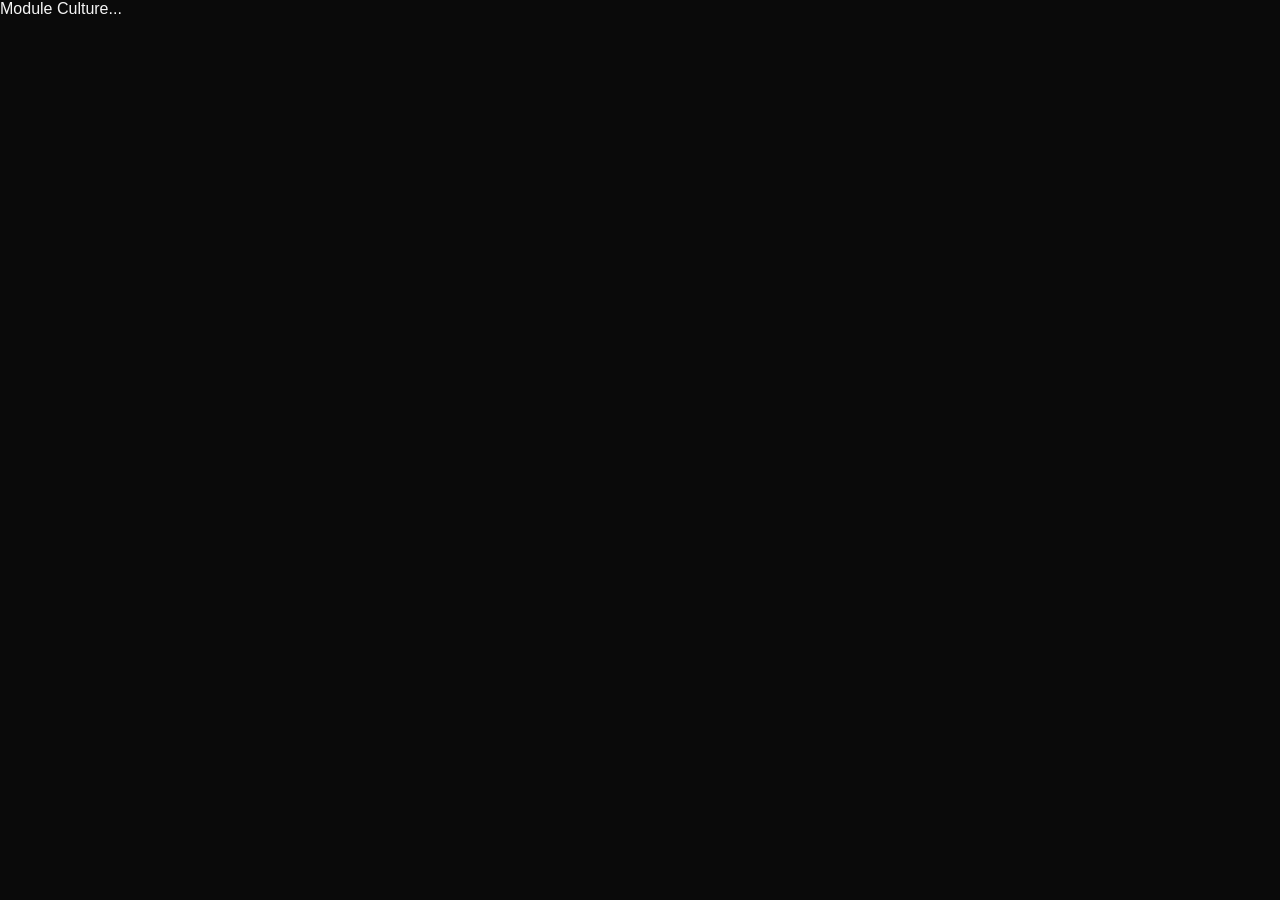
==== pages/culture.html @ 59c07057 "🏗️ Initial project structure — OrAgri platform" ====
<!DOCTYPE html>
<html lang="fr">
<head>
  <meta charset="UTF-8" />
  <meta name="viewport" content="width=device-width, initial-scale=1.0" />
  <title>OrAgri — Culture</title>
  <link rel="stylesheet" href="../assets/css/style.css" />
</head>
<body>
  <!-- Module Culture — remplacer par votre fichier final -->
  <div id="app">
    <p>Module Culture...</p>
  </div>
  <script src="../assets/js/app.js"></script>
</body>
</html>
---- assets/css/style.css ----
/* OrAgri — Styles globaux */
/* Palette : noir, blanc, rose */

:root {
  --color-bg: #0a0a0a;
  --color-surface: #1a1a1a;
  --color-primary: #e75480;
  --color-text: #f5f5f5;
  --color-muted: #888888;
  --font-main: 'Inter', 'Helvetica Neue', Arial, sans-serif;
}

* {
  margin: 0;
  padding: 0;
  box-sizing: border-box;
}

body {
  background-color: var(--color-bg);
  color: var(--color-text);
  font-family: var(--font-main);
  min-height: 100vh;
}

/* RTL support */
[dir="rtl"] {
  text-align: right;
}
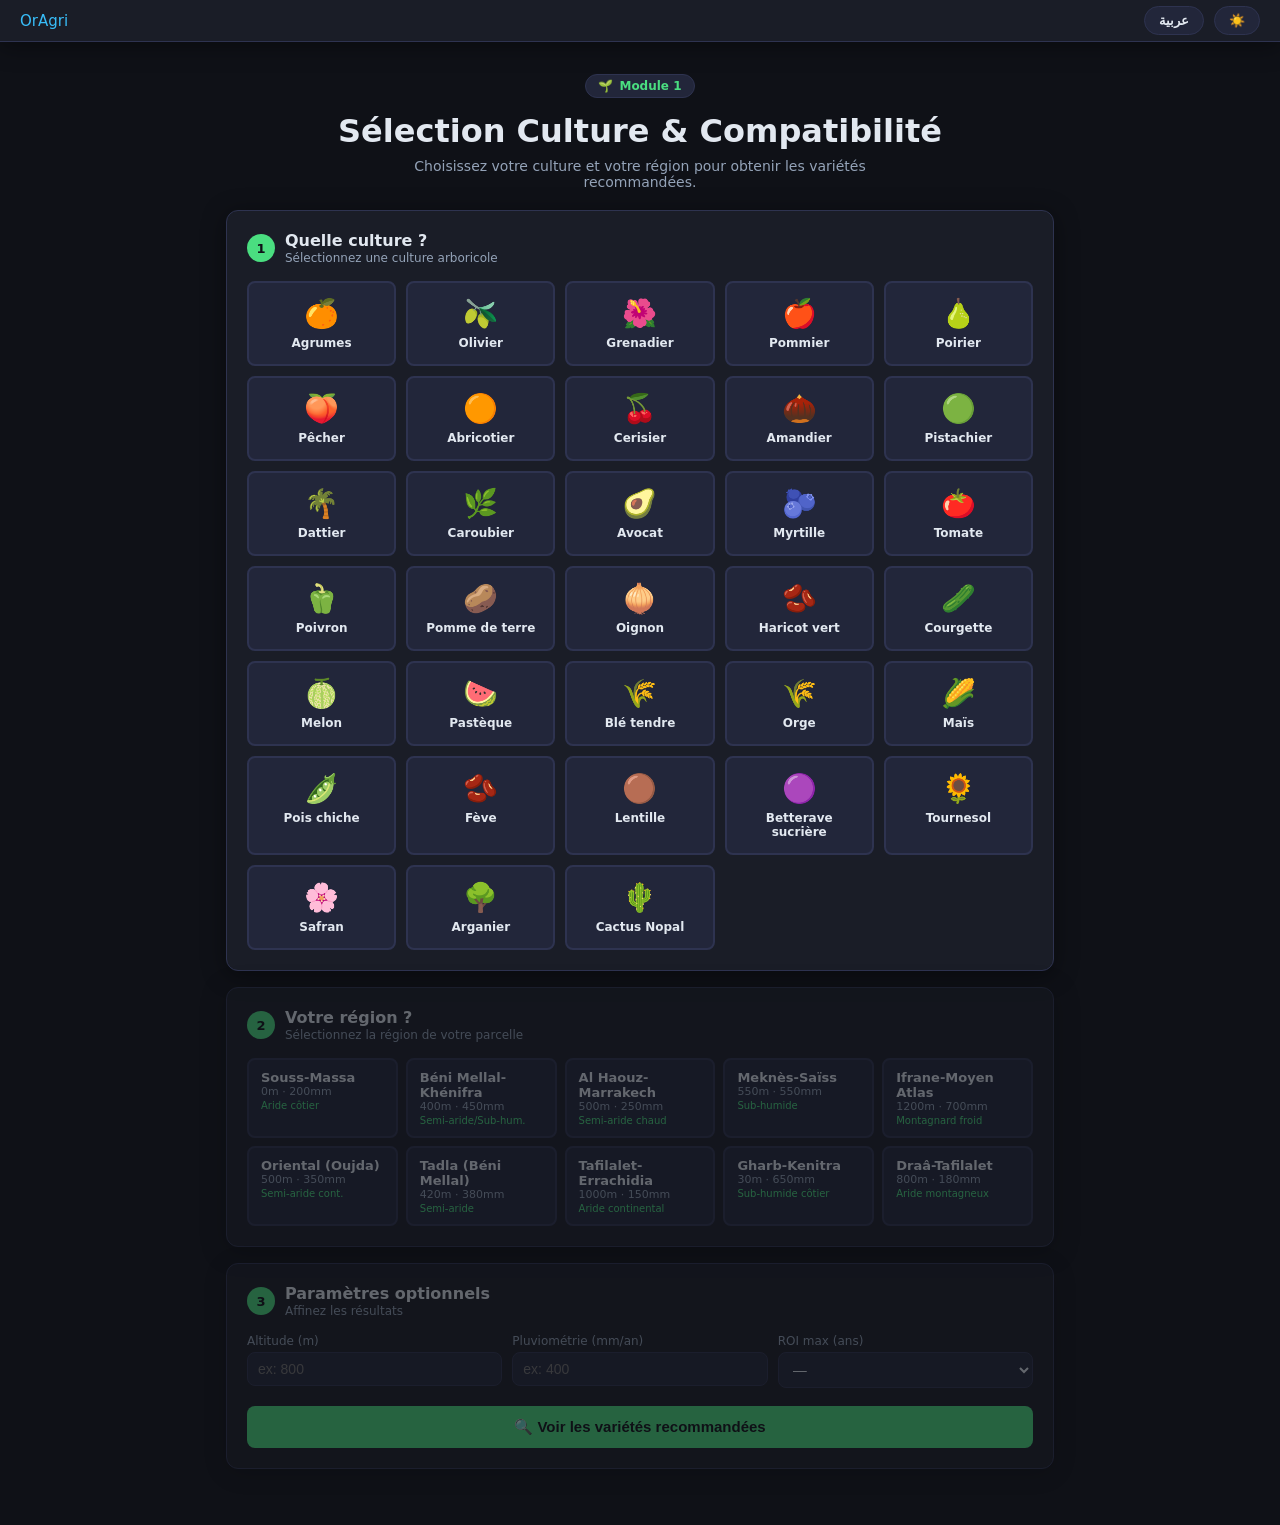
==== commit 7b45e9cc: "Update culture.html" ====
--- a/pages/culture.html
+++ b/pages/culture.html
@@ -1,16 +1,863 @@
 <!DOCTYPE html>
-<html lang="fr">
+<html lang="fr" dir="ltr">
 <head>
-  <meta charset="UTF-8" />
-  <meta name="viewport" content="width=device-width, initial-scale=1.0" />
-  <title>OrAgri — Culture</title>
-  <link rel="stylesheet" href="../assets/css/style.css" />
+<meta charset="UTF-8">
+<meta name="viewport" content="width=device-width, initial-scale=1.0">
+<title>OrAgri — Module 1 : Sélection Culture</title>
+<style>
+  :root {
+    --bg: #0f1117;
+    --surface: #1a1d27;
+    --surface2: #22263a;
+    --border: #2e3350;
+    --accent: #4ade80;
+    --accent2: #38bdf8;
+    --warn: #fbbf24;
+    --danger: #f87171;
+    --text: #e2e8f0;
+    --text2: #94a3b8;
+    --radius: 12px;
+    --radius-sm: 8px;
+    --shadow: 0 4px 24px rgba(0,0,0,0.4);
+  }
+  [data-theme="light"] {
+    --bg: #f1f5f9;
+    --surface: #ffffff;
+    --surface2: #f8fafc;
+    --border: #e2e8f0;
+    --text: #0f172a;
+    --text2: #64748b;
+    --shadow: 0 4px 24px rgba(0,0,0,0.08);
+  }
+  * { box-sizing: border-box; margin: 0; padding: 0; }
+  body {
+    background: var(--bg);
+    color: var(--text);
+    font-family: 'Segoe UI', system-ui, sans-serif;
+    font-size: 15px;
+    min-height: 100vh;
+    transition: background 0.3s, color 0.3s;
+  }
+  body[dir="rtl"] { font-family: 'Segoe UI', 'Noto Sans Arabic', system-ui, sans-serif; }
+
+  .topbar {
+    display: flex;
+    align-items: center;
+    justify-content: space-between;
+    padding: 6px 20px;
+    background: var(--surface);
+    border-bottom: 1px solid var(--border);
+    position: sticky; top: 0; z-index: 100;
+    box-shadow: var(--shadow);
+  }
+  .logo { display: flex; align-items: center; }
+  .logo span { color: var(--accent2); }
+  .topbar-right { display: flex; gap: 10px; align-items: center; }
+  .btn-toggle {
+    background: var(--surface2);
+    border: 1px solid var(--border);
+    color: var(--text);
+    padding: 6px 14px;
+    border-radius: 20px;
+    cursor: pointer;
+    font-size: 13px;
+    font-weight: 600;
+    transition: all 0.2s;
+  }
+  .btn-toggle:hover { background: var(--border); }
+  .btn-toggle.active { background: var(--accent); color: #0f1117; border-color: var(--accent); }
+
+  .hero { padding: 32px 20px 20px; text-align: center; }
+  .hero h1 { font-size: clamp(22px,5vw,32px); font-weight: 800; margin-bottom: 8px; }
+  .hero p { color: var(--text2); font-size: 14px; max-width: 500px; margin: 0 auto; }
+  .module-badge {
+    display: inline-flex; align-items: center; gap: 6px;
+    background: var(--surface2);
+    border: 1px solid var(--border);
+    border-radius: 20px;
+    padding: 4px 12px;
+    font-size: 12px;
+    color: var(--accent);
+    font-weight: 600;
+    margin-bottom: 14px;
+  }
+
+  .main { padding: 0 16px 40px; max-width: 860px; margin: 0 auto; }
+
+  .step-card {
+    background: var(--surface);
+    border: 1px solid var(--border);
+    border-radius: var(--radius);
+    padding: 20px;
+    margin-bottom: 16px;
+    box-shadow: var(--shadow);
+  }
+  .step-header { display: flex; align-items: center; gap: 10px; margin-bottom: 16px; }
+  .step-num {
+    width: 28px; height: 28px;
+    border-radius: 50%;
+    background: var(--accent);
+    color: #0f1117;
+    font-weight: 800; font-size: 13px;
+    display: flex; align-items: center; justify-content: center;
+    flex-shrink: 0;
+  }
+  .step-num.done { background: var(--accent2); }
+  .step-title { font-weight: 700; font-size: 16px; }
+  .step-sub { font-size: 12px; color: var(--text2); margin-top: 1px; }
+
+  .culture-grid {
+    display: grid;
+    grid-template-columns: repeat(auto-fill, minmax(130px,1fr));
+    gap: 10px;
+  }
+  .culture-btn {
+    background: var(--surface2);
+    border: 2px solid var(--border);
+    border-radius: var(--radius-sm);
+    padding: 14px 10px;
+    text-align: center;
+    cursor: pointer;
+    transition: all 0.2s;
+    color: var(--text);
+  }
+  .culture-btn:hover { border-color: var(--accent2); background: var(--surface); }
+  .culture-btn.selected { border-color: var(--accent); background: rgba(74,222,128,0.08); }
+  .culture-btn .icon { font-size: 28px; margin-bottom: 6px; }
+  .culture-btn .name { font-size: 12px; font-weight: 700; }
+
+  .region-grid {
+    display: grid;
+    grid-template-columns: repeat(auto-fill, minmax(150px,1fr));
+    gap: 8px;
+  }
+  .region-btn {
+    background: var(--surface2);
+    border: 2px solid var(--border);
+    border-radius: var(--radius-sm);
+    padding: 10px 12px;
+    cursor: pointer;
+    transition: all 0.2s;
+    color: var(--text);
+    text-align: start;
+  }
+  .region-btn:hover { border-color: var(--accent2); }
+  .region-btn.selected { border-color: var(--accent2); background: rgba(56,189,248,0.08); }
+  .region-btn .r-name { font-size: 13px; font-weight: 700; }
+  .region-btn .r-alt { font-size: 11px; color: var(--text2); }
+  .region-btn .r-clim { font-size: 10px; color: var(--accent); margin-top: 2px; }
+
+  #results { display: none; }
+  .results-header {
+    display: flex; align-items: center; justify-content: space-between;
+    margin-bottom: 14px; flex-wrap: wrap; gap: 8px;
+  }
+  .results-title { font-size: 18px; font-weight: 800; }
+  .results-count {
+    background: var(--accent);
+    color: #0f1117;
+    padding: 3px 10px;
+    border-radius: 20px;
+    font-size: 12px;
+    font-weight: 700;
+  }
+  .variety-card {
+    background: var(--surface);
+    border: 1px solid var(--border);
+    border-radius: var(--radius);
+    padding: 16px;
+    margin-bottom: 12px;
+    box-shadow: var(--shadow);
+    cursor: pointer;
+    transition: border-color 0.2s;
+  }
+  .variety-card:hover { border-color: var(--accent2); }
+  .variety-card.expanded { border-color: var(--accent); }
+  .vc-head { display: flex; align-items: flex-start; justify-content: space-between; gap: 10px; }
+  .vc-name { font-size: 16px; font-weight: 800; }
+  .vc-ar { font-size: 13px; color: var(--text2); margin-top: 2px; }
+  .vc-tags { display: flex; flex-wrap: wrap; gap: 5px; margin-top: 8px; }
+  .tag {
+    display: inline-flex; align-items: center; gap: 4px;
+    padding: 3px 9px; border-radius: 20px;
+    font-size: 11px; font-weight: 600;
+  }
+  .tag-green { background: rgba(74,222,128,0.15); color: var(--accent); border: 1px solid rgba(74,222,128,0.3); }
+  .tag-blue  { background: rgba(56,189,248,0.15); color: var(--accent2); border: 1px solid rgba(56,189,248,0.3); }
+  .tag-warn  { background: rgba(251,191,36,0.15);  color: var(--warn);   border: 1px solid rgba(251,191,36,0.3); }
+  .tag-danger{ background: rgba(248,113,113,0.15); color: var(--danger); border: 1px solid rgba(248,113,113,0.3); }
+
+  .vc-roi { font-size: 20px; font-weight: 900; color: var(--accent); white-space: nowrap; }
+  .vc-roi-label { font-size: 10px; color: var(--text2); text-align: end; }
+
+  .vc-detail {
+    display: none;
+    margin-top: 14px;
+    padding-top: 14px;
+    border-top: 1px solid var(--border);
+  }
+  .variety-card.expanded .vc-detail { display: block; }
+  .detail-grid {
+    display: grid;
+    grid-template-columns: 1fr 1fr;
+    gap: 8px;
+  }
+  @media(min-width:600px){ .detail-grid { grid-template-columns: repeat(3,1fr); } }
+  .dg-item { background: var(--surface2); border-radius: var(--radius-sm); padding: 10px; }
+  .dg-label { font-size: 10px; color: var(--text2); margin-bottom: 3px; text-transform: uppercase; letter-spacing: 0.5px; }
+  .dg-value { font-size: 14px; font-weight: 700; }
+  .dg-value.green { color: var(--accent); }
+  .dg-value.blue  { color: var(--accent2); }
+  .section-label { font-size: 11px; font-weight: 700; color: var(--text2); text-transform: uppercase; letter-spacing: 0.8px; margin: 14px 0 6px; }
+
+  .compat-bar-wrap { margin-top: 6px; }
+  .compat-bar {
+    height: 6px; border-radius: 3px;
+    background: var(--border);
+    overflow: hidden;
+    margin-top: 4px;
+  }
+  .compat-fill {
+    height: 100%; border-radius: 3px;
+    transition: width 0.6s ease;
+  }
+
+  .empty { text-align: center; padding: 40px 20px; color: var(--text2); }
+  .empty .icon { font-size: 48px; margin-bottom: 10px; }
+
+  .loader { display: none; text-align: center; padding: 30px; color: var(--text2); }
+  .spinner {
+    width: 32px; height: 32px;
+    border: 3px solid var(--border);
+    border-top-color: var(--accent);
+    border-radius: 50%;
+    animation: spin 0.8s linear infinite;
+    margin: 0 auto 10px;
+  }
+  @keyframes spin { to { transform: rotate(360deg); } }
+
+  .btn-primary {
+    background: var(--accent);
+    color: #0f1117;
+    border: none;
+    padding: 12px 24px;
+    border-radius: var(--radius-sm);
+    font-size: 15px;
+    font-weight: 800;
+    cursor: pointer;
+    width: 100%;
+    transition: opacity 0.2s;
+    margin-top: 8px;
+  }
+  .btn-primary:hover { opacity: 0.85; }
+  .btn-reset {
+    background: transparent;
+    color: var(--text2);
+    border: 1px solid var(--border);
+    padding: 8px 18px;
+    border-radius: var(--radius-sm);
+    font-size: 13px;
+    cursor: pointer;
+    transition: all 0.2s;
+  }
+  .btn-reset:hover { border-color: var(--danger); color: var(--danger); }
+
+    .fam-filters{display:flex;flex-wrap:wrap;gap:8px;margin-bottom:14px;}
+    .fam-btn{padding:6px 14px;border-radius:20px;border:1.5px solid var(--border);background:transparent;color:var(--text);cursor:pointer;font-size:.8rem;transition:all .2s;}
+    .fam-btn.active{background:var(--primary);color:#fff;border-color:var(--primary);}
+    .fam-btn:hover:not(.active){background:var(--primary-20,rgba(74,222,128,.15));border-color:var(--primary);}
+    
+    .logo-img { height: 144px; width: auto; max-width: 280px; display: block; object-fit: contain; }
+  </style>
 </head>
-<body>
-  <!-- Module Culture — remplacer par votre fichier final -->
-  <div id="app">
-    <p>Module Culture...</p>
+<body data-theme="dark">
+
+<header class="topbar">
+  <div class="logo"><img src="logo.png" alt="OrAgri" class="logo-img" onerror="this.style.display='none';this.nextElementSibling.style.display='block'"><span class="logo-fallback" style="display:none">Or<span>Agri</span></span></div>
+  <div class="topbar-right">
+    <button class="btn-toggle" id="btnLang" onclick="toggleLang()">عربية</button>
+    <button class="btn-toggle" id="btnTheme" onclick="toggleTheme()">☀️</button>
   </div>
-  <script src="../assets/js/app.js"></script>
+</header>
+
+<div class="hero">
+  <div class="module-badge">🌱 <span data-i="mod1_badge">Module 1</span></div>
+  <h1 data-i="hero_title">Sélection Culture &amp; Compatibilité</h1>
+  <p data-i="hero_sub">Choisissez votre culture et votre région pour obtenir les variétés recommandées pour votre ferme.</p>
+</div>
+
+<main class="main">
+
+  <div class="step-card" id="step1">
+    <div class="step-header">
+      <div class="step-num" id="s1num">1</div>
+      <div>
+        <div class="step-title" data-i="s1_title">Quelle culture ?</div>
+        <div class="step-sub" data-i="s1_sub">Sélectionnez une culture arboricole</div>
+      </div>
+    </div>
+    <div class="culture-grid" id="cultureGrid"></div>
+  </div>
+
+  <div class="step-card" id="step2" style="opacity:0.4;pointer-events:none">
+    <div class="step-header">
+      <div class="step-num" id="s2num">2</div>
+      <div>
+        <div class="step-title" data-i="s2_title">Votre région ?</div>
+        <div class="step-sub" data-i="s2_sub">Sélectionnez la région de votre parcelle</div>
+      </div>
+    </div>
+    <div class="region-grid" id="regionGrid"></div>
+  </div>
+
+  <div class="step-card" id="step3" style="opacity:0.4;pointer-events:none">
+    <div class="step-header">
+      <div class="step-num" id="s3num">3</div>
+      <div>
+        <div class="step-title" data-i="s3_title">Paramètres optionnels</div>
+        <div class="step-sub" data-i="s3_sub">Affinez les résultats</div>
+      </div>
+    </div>
+    <div style="display:flex;gap:10px;flex-wrap:wrap;margin-bottom:10px">
+      <label style="display:flex;flex-direction:column;gap:4px;flex:1;min-width:130px">
+        <span style="font-size:12px;color:var(--text2)" data-i="f_alt">Altitude (m)</span>
+        <input id="fAlt" type="number" min="0" max="2500" placeholder="ex: 800"
+          style="background:var(--surface2);border:1px solid var(--border);color:var(--text);padding:8px 10px;border-radius:var(--radius-sm);font-size:14px;">
+      </label>
+      <label style="display:flex;flex-direction:column;gap:4px;flex:1;min-width:130px">
+        <span style="font-size:12px;color:var(--text2)" data-i="f_pluv">Pluviométrie (mm/an)</span>
+        <input id="fPluv" type="number" min="0" max="2000" placeholder="ex: 400"
+          style="background:var(--surface2);border:1px solid var(--border);color:var(--text);padding:8px 10px;border-radius:var(--radius-sm);font-size:14px;">
+      </label>
+      <label style="display:flex;flex-direction:column;gap:4px;flex:1;min-width:130px">
+        <span style="font-size:12px;color:var(--text2)" data-i="f_roi">ROI max (ans)</span>
+        <select id="fROI"
+          style="background:var(--surface2);border:1px solid var(--border);color:var(--text);padding:8px 10px;border-radius:var(--radius-sm);font-size:14px;">
+          <option value="">—</option>
+          <option value="2">≤ 2 ans</option>
+          <option value="3">≤ 3 ans</option>
+          <option value="4">≤ 4 ans</option>
+          <option value="5">≤ 5 ans</option>
+        </select>
+      </label>
+    </div>
+    <button class="btn-primary" id="btnSearch" onclick="runSearch()" data-i="btn_search">🔍 Voir les variétés recommandées</button>
+  </div>
+
+  <div class="loader" id="loader">
+    <div class="spinner"></div>
+    <div data-i="loading">Analyse en cours…</div>
+  </div>
+
+  <div id="results">
+    <div class="results-header">
+      <div class="results-title" data-i="res_title">Variétés recommandées</div>
+      <div style="display:flex;gap:8px;align-items:center">
+        <span class="results-count" id="resCount">0</span>
+        <button class="btn-reset" onclick="resetAll()" data-i="btn_reset">↩ Recommencer</button>
+      </div>
+    </div>
+    <div id="resultsList"></div>
+  </div>
+
+</main>
+
+<script>
+const i18n = {
+  fr: {
+    mod1_badge:"Module 1", hero_title:"Sélection Culture & Compatibilité",
+    hero_sub:"Choisissez votre culture et votre région pour obtenir les variétés recommandées.",
+    s1_title:"Quelle culture ?", s1_sub:"Sélectionnez une culture arboricole",
+    s2_title:"Votre région ?", s2_sub:"Sélectionnez la région de votre parcelle",
+    s3_title:"Paramètres optionnels", s3_sub:"Affinez les résultats",
+    f_alt:"Altitude (m)", f_pluv:"Pluviométrie (mm/an)", f_roi:"ROI max (ans)",
+    btn_search:"🔍 Voir les variétés recommandées",
+    loading:"Analyse en cours…", res_title:"Variétés recommandées",
+    btn_reset:"↩ Recommencer",
+    no_result:"Aucune variété trouvée pour ces critères.",
+    lbl_roi:"ROI", lbl_rdt:"Rendement", lbl_ca:"CA/ha",
+    lbl_eau:"Eau/an", lbl_azote:"N/an", lbl_alt:"Altitude",
+    lbl_gel:"Sensib. gel", lbl_sec:"Tolér. sécheresse",
+    lbl_rav:"Ravageurs", lbl_mal:"Maladies", lbl_trt:"Traitements",
+    lbl_sol:"Sol compatible", lbl_prix:"Prix vente",
+    lbl_pepiniere:"Pépinières", lbl_origine:"Origine",
+    lbl_conduite:"Conduite", lbl_notes:"Notes",
+    lbl_heuresfroid:"Heures de froid", lbl_pleine:"Pleine prod.",
+    compat_title:"Score compatibilité région"
+  },
+  ar: {
+    mod1_badge:"الوحدة 1", hero_title:"اختيار المحصول والتوافق",
+    hero_sub:"اختر محصولك ومنطقتك للحصول على الأصناف الموصى بها لمزرعتك.",
+    s1_title:"أي محصول؟", s1_sub:"اختر محصولاً من المحاصيل الشجرية",
+    s2_title:"منطقتك؟", s2_sub:"اختر المنطقة التي توجد فيها قطعتك",
+    s3_title:"معايير اختيارية", s3_sub:"حدد النتائج",
+    f_alt:"الارتفاع (م)", f_pluv:"التساقطات (مم/سنة)", f_roi:"أقصى مدة استرداد",
+    btn_search:"🔍 عرض الأصناف الموصى بها",
+    loading:"جارٍ التحليل…", res_title:"الأصناف الموصى بها",
+    btn_reset:"↩ البدء من جديد",
+    no_result:"لا يوجد صنف يناسب هذه المعايير.",
+    lbl_roi:"مدة الاسترداد", lbl_rdt:"المردودية", lbl_ca:"رقم الأعمال/هكتار",
+    lbl_eau:"الماء/سنة", lbl_azote:"آزوت/سنة", lbl_alt:"الارتفاع",
+    lbl_gel:"حساسية الصقيع", lbl_sec:"تحمل الجفاف",
+    lbl_rav:"الآفات", lbl_mal:"الأمراض", lbl_trt:"العلاجات",
+    lbl_sol:"التربة المناسبة", lbl_prix:"سعر البيع",
+    lbl_pepiniere:"المشاتل", lbl_origine:"الأصل",
+    lbl_conduite:"طريقة التربية", lbl_notes:"ملاحظات",
+    lbl_heuresfroid:"ساعات البرد", lbl_pleine:"إنتاج كامل",
+    compat_title:"درجة التوافق مع المنطقة"
+  }
+};
+let lang = localStorage.getItem('orAgriLang') || 'fr';
+function t(k){ return (i18n[lang]||i18n.fr)[k] || k; }
+function applyLang(){
+  document.querySelectorAll('[data-i]').forEach(el=>{ el.textContent = t(el.dataset.i); });
+  document.body.dir = lang==='ar' ? 'rtl' : 'ltr';
+  document.documentElement.lang = lang==='ar' ? 'ar' : 'fr';
+  document.getElementById('btnLang').textContent = lang==='ar' ? 'FR' : 'عربية';
+}
+function toggleLang(){
+  lang = lang==='fr' ? 'ar' : 'fr';
+  localStorage.setItem('orAgriLang', lang);
+  applyLang();
+  renderFamFilters();
+  renderCultures();
+  renderRegions();
+  if(document.getElementById('results').style.display!=='none') runSearch();
+}
+
+let theme = localStorage.getItem('orAgriTheme') || 'dark';
+document.body.dataset.theme = theme;
+function toggleTheme(){
+  theme = theme==='dark' ? 'light' : 'dark';
+  document.body.dataset.theme = theme;
+  localStorage.setItem('orAgriTheme', theme);
+  document.getElementById('btnTheme').textContent = theme==='dark' ? '☀️' : '🌙';
+}
+
+const CULTURES = [
+  /* ── ARBORICULTURE ─────────────────────────────────────────── */
+  { id:'Agrumes',          icon:'🍊', fam:'Arboriculture', fr:'Agrumes',           ar:'الحوامض',        minAlt:0,    maxAlt:600,  minPluv:350, minHF:0 },
+  { id:'Olivier',          icon:'🫒', fam:'Arboriculture', fr:'Olivier',           ar:'الزيتون',        minAlt:0,    maxAlt:1200, minPluv:200, minHF:0 },
+  { id:'Grenadier',        icon:'🌺', fam:'Arboriculture', fr:'Grenadier',         ar:'الرمان',         minAlt:0,    maxAlt:1200, minPluv:150, minHF:0 },
+  { id:'Pommier',          icon:'🍎', fam:'Arboriculture', fr:'Pommier',           ar:'التفاح',         minAlt:800,  maxAlt:2000, minPluv:600, minHF:800 },
+  { id:'Poirier',          icon:'🍐', fam:'Arboriculture', fr:'Poirier',           ar:'الإجاص',         minAlt:600,  maxAlt:1600, minPluv:600, minHF:900 },
+  { id:'Pêcher',           icon:'🍑', fam:'Arboriculture', fr:'Pêcher',            ar:'الخوخ',          minAlt:400,  maxAlt:1400, minPluv:500, minHF:600 },
+  { id:'Abricotier',       icon:'🟠', fam:'Arboriculture', fr:'Abricotier',        ar:'المشمش',         minAlt:200,  maxAlt:1200, minPluv:400, minHF:500 },
+  { id:'Cerisier',         icon:'🍒', fam:'Arboriculture', fr:'Cerisier',          ar:'الكراز',         minAlt:800,  maxAlt:2000, minPluv:700, minHF:1200 },
+  { id:'Amandier',         icon:'🌰', fam:'Arboriculture', fr:'Amandier',          ar:'اللوز',          minAlt:200,  maxAlt:1200, minPluv:400, minHF:0 },
+  { id:'Pistachier',       icon:'🟢', fam:'Arboriculture', fr:'Pistachier',        ar:'الفستق',         minAlt:100,  maxAlt:800,  minPluv:200, minHF:800 },
+  { id:'Dattier',          icon:'🌴', fam:'Arboriculture', fr:'Dattier',           ar:'النخيل',         minAlt:0,    maxAlt:1200, minPluv:100, minHF:0 },
+  { id:'Caroubier',        icon:'🌿', fam:'Arboriculture', fr:'Caroubier',         ar:'الخروب',         minAlt:100,  maxAlt:800,  minPluv:400, minHF:0 },
+  { id:'Avocat',           icon:'🥑', fam:'Arboriculture', fr:'Avocat',            ar:'الأفوكادو',      minAlt:0,    maxAlt:800,  minPluv:600, minHF:0 },
+  { id:'Myrtille',         icon:'🫐', fam:'Arboriculture', fr:'Myrtille',          ar:'التوت الأزرق',   minAlt:0,    maxAlt:600,  minPluv:700, minHF:600 },
+  /* ── MARAÎCHAGE ────────────────────────────────────────────── */
+  { id:'Tomate',           icon:'🍅', fam:'Maraîchage',    fr:'Tomate',            ar:'الطماطم',        minAlt:0,    maxAlt:400,  minPluv:0,   minHF:0 },
+  { id:'Poivron',          icon:'🫑', fam:'Maraîchage',    fr:'Poivron',           ar:'الفلفل',         minAlt:0,    maxAlt:400,  minPluv:0,   minHF:0 },
+  { id:'PommeDeTerre',     icon:'🥔', fam:'Maraîchage',    fr:'Pomme de terre',    ar:'البطاطا',        minAlt:0,    maxAlt:2000, minPluv:0,   minHF:0 },
+  { id:'Oignon',           icon:'🧅', fam:'Maraîchage',    fr:'Oignon',            ar:'البصل',          minAlt:0,    maxAlt:1500, minPluv:0,   minHF:0 },
+  { id:'HaricotVert',      icon:'🫘', fam:'Maraîchage',    fr:'Haricot vert',      ar:'اللوبيا الخضرا', minAlt:0,    maxAlt:800,  minPluv:0,   minHF:0 },
+  { id:'Courgette',        icon:'🥒', fam:'Maraîchage',    fr:'Courgette',         ar:'القرعة',         minAlt:0,    maxAlt:800,  minPluv:0,   minHF:0 },
+  { id:'Melon',            icon:'🍈', fam:'Maraîchage',    fr:'Melon',             ar:'البطيخ الأصفر',  minAlt:0,    maxAlt:600,  minPluv:0,   minHF:0 },
+  { id:'Pasteque',         icon:'🍉', fam:'Maraîchage',    fr:'Pastèque',          ar:'الدلاح',         minAlt:0,    maxAlt:600,  minPluv:0,   minHF:0 },
+  /* ── CÉRÉALES & LÉGUMINEUSES ───────────────────────────────── */
+  { id:'BleTendre',        icon:'🌾', fam:'Céréale',       fr:'Blé tendre',        ar:'القمح',          minAlt:0,    maxAlt:1200, minPluv:280, minHF:0 },
+  { id:'Orge',             icon:'🌾', fam:'Céréale',       fr:'Orge',              ar:'الشعير',         minAlt:0,    maxAlt:1400, minPluv:200, minHF:0 },
+  { id:'Mais',             icon:'🌽', fam:'Céréale',       fr:'Maïs',              ar:'الذرة',          minAlt:0,    maxAlt:800,  minPluv:0,   minHF:0 },
+  { id:'PoisChiche',       icon:'🫛', fam:'Céréale',       fr:'Pois chiche',       ar:'الحمص',          minAlt:0,    maxAlt:1200, minPluv:300, minHF:0 },
+  { id:'Feve',             icon:'🫘', fam:'Céréale',       fr:'Fève',              ar:'الفول',          minAlt:0,    maxAlt:1500, minPluv:300, minHF:0 },
+  { id:'Lentille',         icon:'🟤', fam:'Céréale',       fr:'Lentille',          ar:'العدس',          minAlt:0,    maxAlt:1200, minPluv:300, minHF:0 },
+  /* ── INDUSTRIELLES ─────────────────────────────────────────── */
+  { id:'Betterave',        icon:'🟣', fam:'Industrielle',  fr:'Betterave sucrière',ar:'الشمندر',        minAlt:0,    maxAlt:600,  minPluv:0,   minHF:0 },
+  { id:'Tournesol',        icon:'🌻', fam:'Industrielle',  fr:'Tournesol',         ar:'عباد الشمس',     minAlt:0,    maxAlt:800,  minPluv:300, minHF:0 },
+  /* ── CULTURES SPÉCIALES ────────────────────────────────────── */
+  { id:'Safran',           icon:'🌸', fam:'Spéciale',      fr:'Safran',            ar:'الزعفران',       minAlt:1200, maxAlt:2000, minPluv:350, minHF:500 },
+  { id:'Arganier',         icon:'🌳', fam:'Spéciale',      fr:'Arganier',          ar:'الأركان',        minAlt:0,    maxAlt:1400, minPluv:150, minHF:0 },
+  { id:'CactusNopal',      icon:'🌵', fam:'Spéciale',      fr:'Cactus Nopal',      ar:'الهندية',        minAlt:0,    maxAlt:1800, minPluv:100, minHF:0 },
+];
+
+
+const REGIONS = [
+  { id:'souss',     fr:'Souss-Massa',         ar:'سوس-ماسة',              alt:0,    pluv:200, tmin:-1,  tmax:40, hf:0,   clim_fr:'Aride côtier',      clim_ar:'جاف ساحلي' },
+  { id:'beni',      fr:'Béni Mellal-Khénifra',ar:'بني ملال-خنيفرة',       alt:400,  pluv:450, tmin:-5,  tmax:42, hf:300, clim_fr:'Semi-aride/Sub-hum.', clim_ar:'شبه جاف' },
+  { id:'haouz',     fr:'Al Haouz-Marrakech',  ar:'الحوز-مراكش',           alt:500,  pluv:250, tmin:-3,  tmax:44, hf:200, clim_fr:'Semi-aride chaud',   clim_ar:'شبه جاف حار' },
+  { id:'meknes',    fr:'Meknès-Saïss',        ar:'مكناس-سايس',            alt:550,  pluv:550, tmin:-5,  tmax:38, hf:400, clim_fr:'Sub-humide',         clim_ar:'شبه رطب' },
+  { id:'ifrane',    fr:'Ifrane-Moyen Atlas',   ar:'إفران-الأطلس المتوسط',  alt:1200, pluv:700, tmin:-15, tmax:30, hf:1200,clim_fr:'Montagnard froid',   clim_ar:'جبلي بارد' },
+  { id:'oriental',  fr:'Oriental (Oujda)',     ar:'الشرق (وجدة)',          alt:500,  pluv:350, tmin:-5,  tmax:43, hf:300, clim_fr:'Semi-aride cont.',   clim_ar:'شبه جاف قاري' },
+  { id:'tadla',     fr:'Tadla (Béni Mellal)',  ar:'تادلة',                 alt:420,  pluv:380, tmin:-4,  tmax:43, hf:250, clim_fr:'Semi-aride',         clim_ar:'شبه جاف' },
+  { id:'tafilalet', fr:'Tafilalet-Errachidia', ar:'تافيلالت-الراشيدية',   alt:1000, pluv:150, tmin:-10, tmax:46, hf:350, clim_fr:'Aride continental',  clim_ar:'جاف قاري' },
+  { id:'gharb',     fr:'Gharb-Kenitra',        ar:'الغرب-القنيطرة',        alt:30,   pluv:650, tmin:2,   tmax:38, hf:100, clim_fr:'Sub-humide côtier',  clim_ar:'شبه رطب ساحلي' },
+  { id:'draa',      fr:'Draâ-Tafilalet',       ar:'درعة-تافيلالت',        alt:800,  pluv:180, tmin:-8,  tmax:45, hf:300, clim_fr:'Aride montagneux',   clim_ar:'جاف جبلي' },
+];
+
+const VARIETIES_DATA = [
+  {v:'Picholine marocaine',ar:'بيشولين',c:'Olivier',roi:7,rdt:'≈3-5 t/ha (selon conduite, densité, irrigation)',ca:45000,eau:0,n:0,altMin:200,altMax:800,pluvMin:0,hf:0,gel:'Modérée (dégâts < -7°C)',sec:'Élevée mais rendement supérieur sous irrigation',prix:'10-18',pep:'Large (pépinières agréées ONSSA)',ori:'Maroc (variété population dominante)',rav:'Mouche de l’olive, cochenilles, acariens',mal:'Œil de paon, verticilliose, chancres',trt:'Surveillance + traitements homologués (cuivre, piégeage mouche, etc.)',sol:'Sols calcaires/squelettiques bien drainés, tolère sels et bore',notes:'Variété dominante 60% du verger marocain'  },
+  {v:'Menara',ar:'منارة',c:'Olivier',roi:6,rdt:'≈7-8 t/ha (bour performant à 167 arb/ha)',ca:54000,eau:0,n:0,altMin:0,altMax:2000,pluvMin:0,hf:0,gel:'Modérée',sec:'Bonne aptitude au bour (pluvial)',prix:'10-18',pep:'Large (clones INRA diffusés)',ori:'Maroc (clone sélectionné de Picholine marocaine)',rav:'Mouche de l’olive, cochenilles, acariens',mal:'Œil de paon, verticilliose, chancres',trt:'Surveillance + traitements homologués; cuivre contre œil de paon; piégeage mouche',sol:'Sols argilo-limoneux ou calcaires bien drainés',notes:'Teneur huile la plus élevée au Maroc (24-28%)'  },
+  {v:'Haouzia',ar:'الحوزية',c:'Olivier',roi:9,rdt:'3.5',ca:38000,eau:2200,n:70,altMin:100,altMax:400,pluvMin:180,hf:0,gel:'Faible',sec:'Élevée',prix:'8-15',pep:'Large',ori:'Maroc',rav:'Mouche de l\'olive (élevé), Cochenille',mal:'Fumagine (moyen)',trt:'Spinosad, Cuivre',sol:'Tous types bien drainés',notes:'Variété table #1 Maroc, calibre gros'  },
+  {v:'Arbequina',ar:'أرباكينا',c:'Olivier',roi:5,rdt:'6',ca:72000,eau:3500,n:100,altMin:100,altMax:500,pluvMin:300,hf:0,gel:'Modérée',sec:'Modérée',prix:'10-18',pep:'Large',ori:'Espagne',rav:'Mouche (modéré)',mal:'Verticillium (modéré)',trt:'Spinosad, Fongicides',sol:'Tous types drainés',notes:'Idéale super haute densité >400 arb/ha'  },
+  {v:'Achouri',ar:'أشوري',c:'Pistachier',roi:5,rdt:'3-6 t/ha (en parité)',ca:200000,eau:0,n:0,altMin:100,altMax:800,pluvMin:0,hf:0,gel:'Excellente (-12°C)',sec:'Excellente',prix:'40-80',pep:'SONACOS / pépinières Essaouira',ori:'Tunisie (importée Maroc)',rav:'Pucerons, tétranyque',mal:'Verticillium, Phytophthora',trt:'Drainage + cuivre',sol:'Limoneux, sableux, calcaires, profonds',notes:'Alternance régulière; bonne adaptation Maroc; 1♂/10♀'  },
+  {v:'Mateur',ar:'ماطور',c:'Pistachier',roi:5,rdt:'4-7 t/ha',ca:240000,eau:0,n:0,altMin:100,altMax:800,pluvMin:0,hf:0,gel:'Excellente',sec:'Excellente',prix:'40-80',pep:'SONACOS',ori:'Tunisie',rav:'Tétranyque',mal:'Verticillium',trt:'Résistante',sol:'Calcaires, limoneux',notes:'Très productive, bonne régularité'  },
+  {v:'Kerman',ar:'كيرمان',c:'Pistachier',roi:11,rdt:'5-8 t/ha',ca:350000,eau:0,n:0,altMin:100,altMax:700,pluvMin:0,hf:0,gel:'Excellente',sec:'Bonne',prix:'50-90',pep:'Import USA/Maroc',ori:'USA (Californie)',rav:'Pucerons',mal:'Alternaria',trt:'Fongicides',sol:'Tous sols drainés',notes:'Référence mondiale; 1♂/8♀; excellente qualité'  },
+  {v:'Zahra',ar:'زهرة',c:'Tomate',roi:1,rdt:'120',ca:1080000,eau:6000,n:180,altMin:0,altMax:400,pluvMin:0,hf:0,gel:'Élevée',sec:'Faible',prix:'8-18',pep:'Large',ori:'Maroc',rav:'Tuta absoluta (élevé), Acariens (élevé)',mal:'Mildiou (élevé), Botrytis (élevé), TYLCV (élevé)',trt:'Spinosad, Abamectine, Mancozèbe',sol:'Limoneux, Sableux drainé',notes:'Variété export #1 région Souss'  },
+  {v:'Pristyla',ar:'بريستيلا',c:'Tomate',roi:1,rdt:'100-130',ca:1040000,eau:7000,n:350,altMin:0,altMax:400,pluvMin:0,hf:0,gel:'Élevée',sec:'Faible',prix:'8-18',pep:'Large (Souss, Casablanca)',ori:'Pays-Bas (Rijk Zwaan)',rav:'Tuta absoluta (élevé), Bemisia tabaci (vecteur TYLCV), Acariens',mal:'Botrytis (moyen), Oïdium (moyen) — résistante TYLCV',trt:'Spinosad (Tuta), lutte biologique Macrolophus, Cuivre (Botrytis)',sol:'Sableux, sablo-limoneux bien drainé',notes:'Variété dominante Souss 58% marché ronde TYLCV; cycle 9-10 mois; calibre 67-82; fermeté élevée pour export'  },
+  {v:'Pitenza',ar:'بيتنزا',c:'Tomate',roi:1,rdt:'80-100',ca:1100000,eau:7000,n:320,altMin:0,altMax:400,pluvMin:0,hf:0,gel:'Élevée',sec:'Faible',prix:'12-28',pep:'Large (Souss principalement)',ori:'Pays-Bas (De Ruiter / Bayer)',rav:'Tuta absoluta (élevé), Acariens (élevé), Noctuelles',mal:'Botrytis grappes (élevé), Cladosporiose, Mildiou',trt:'Spinosad (Tuta), Iprodione (Botrytis), Chlorothalonil',sol:'Sableux, sablo-limoneux, hors sol possible',notes:'Variété grappe dominante Maroc 85% segment; prix export supérieur; vendues en grappes entières; cycle 9-10 mois'  },
+  {v:'Calvi',ar:'كالفي',c:'Tomate',roi:1,rdt:'100-120',ca:960000,eau:7000,n:350,altMin:0,altMax:400,pluvMin:0,hf:0,gel:'Élevée',sec:'Faible',prix:'8-16',pep:'Large',ori:'Espagne / Méditerranée (Agrembal)',rav:'Tuta absoluta, Bemisia tabaci, Acariens (moyen en hiver)',mal:'Botrytis (élevé période froide), Mildiou, Oïdium — Résistante ToMV:0-2/Va:0/Vd:0/Fol:0,1',trt:'Iprodione/Fenhexamid (Botrytis), Spinosad (Tuta)',sol:'Sablo-limoneux, sableux bien drainé',notes:'Référence marché local ET export (92% segment non-TYLCV); fruit 150-190g légèrement aplati côtelé; excellente conservation en froid; calibre 67-82'  },
+  {v:'Retyna',ar:'ريتينا',c:'Tomate',roi:1,rdt:'100-120',ca:1000000,eau:7000,n:350,altMin:0,altMax:400,pluvMin:0,hf:0,gel:'Élevée',sec:'Faible',prix:'8-18',pep:'Large (Souss)',ori:'Pays-Bas (Syngenta / Synergenta Seeds)',rav:'Tuta absoluta (élevé), Bemisia tabaci (vecteur TYLCV), Acariens',mal:'Botrytis (moyen), Oïdium (moyen) — résistante TYLCV',trt:'Spinosad (Tuta), Abamectine (acariens), Cuivre (Botrytis)',sol:'Sablo-limoneux, sableux bien drainé',notes:'2ème variété ronde TYLCV résistante au Souss (14%); alternative à Pristyla; bonnes caractéristiques post-récolte; calibre 67-82'  },
+  {v:'Arihane',ar:'أريحان',c:'BleTendre',roi:1,rdt:'55',ca:165000,eau:2500,n:120,altMin:0,altMax:800,pluvMin:280,hf:0,gel:'Élevée',sec:'Modérée',prix:'2.8-4',pep:'Large',ori:'Maroc',rav:'Puceron des épis (élevé), Criocère (moyen)',mal:'Rouille jaune (élevé), Septoriose (élevé)',trt:'Pyréthroïdes, Triazoles',sol:'Argilo-limoneux fertile',notes:'Variété précoce résistante sécheresse'  },
+  {v:'Achtar',ar:'أشطر',c:'BleTendre',roi:1,rdt:'3.5-5.5 (bour) / 6-8 (irrigué)',ca:0,eau:3000,n:120,altMin:0,altMax:1200,pluvMin:250,hf:0,gel:'Modérée',sec:'Bonne (variété bour + irrigué)',prix:'2.8-4',pep:'Large — SONACOS + coopératives céréales',ori:'Maroc — INRA 1988 (code BT1590)',rav:'Puceron des épis (élevé), Criocère (moyen), Cécidomyie (sensible)',mal:'Rouille jaune (sensible), Septoriose (sensible), Piétin-verse',trt:'Pyréthroïdes (pucerons); Triazoles (rouilles/septoriose); fongicide préventif si pluies prolongées',sol:'Argilo-limoneux fertile, calcaire modéré',notes:'Variété témoin nationale référence depuis 1988; hauteur 85-100 cm; tallage moyen; cycle semi-précoce; PS 80; protéines 12.5%; W=250; valeur boulangère bonne; résistante verse modérée'  },
+  {v:'Mehdia',ar:'المهدية',c:'BleTendre',roi:1,rdt:'5.5-7 (bour humide) / 7-9 (irrigué)',ca:0,eau:3500,n:140,altMin:0,altMax:800,pluvMin:350,hf:0,gel:'Modérée',sec:'Moyenne (adaptée zones humides et irriguées)',prix:'2.8-4',pep:'Large — SONACOS + coopératives Gharb',ori:'Maroc — INRA 1993 (code BT1755)',rav:'Puceron des épis (élevé), Cécidomyie (sensible), Criocère',mal:'Rouille jaune (sensible), Septoriose (sensible), Oïdium (moyen)',trt:'Triazoles (rouilles); Strobilurines (septoriose/oïdium); surveillance hebdomadaire au printemps',sol:'Argilo-limoneux profond fertile, Tirs (Gharb)',notes:'Meilleure variété en rendement essais Nord-Ouest (57+ qx/ha); hauteur 90-110 cm; tallage moyen-élevé; cycle semi-tardif; PS 81; protéines 12.8%; W=260; valeur boulangère très bonne; recommandée Gharb, Saïs, Doukkala irrigué'  },
+  {v:'Amal',ar:'أمل',c:'BleTendre',roi:1,rdt:'4.1-5.5 (bour) / 8.4-12.2 (irrigué)',ca:0,eau:3000,n:120,altMin:0,altMax:1000,pluvMin:280,hf:0,gel:'Modérée',sec:'Bonne',prix:'2.8-4',pep:'Large — SONACOS',ori:'Maroc — INRA 1993 (code BT1756); pédigré : Bow\'s\'/Buc\'s\'',rav:'Puceron des épis (élevé), Criocère (moyen)',mal:'Septoriose (résistance moyenne), Rouille brune (bonne résistance), Rouille noire (bonne résistance), Rouille jaune (bonne résistance)',trt:'Triazoles préventif si pluies prolongées; surveillance pucerons épiaison',sol:'Argilo-limoneux fertile, tous types bien drainés',notes:'Rendement moyen 41 qx/ha (17 environnements); record 122 qx/ha irrigué Afourer 1993 et 84 qx/ha bour Marchouch 1991; dépasse Achtar de 2.63%; hauteur 85-120 cm; PS 82.10; protéines 12.67%; W=231; indice Zeleny 36.5; hydratation 61.5%; valeur meunière bonne'  },
+  {v:'Arrehane',ar:'أرهان',c:'BleTendre',roi:1,rdt:'3.5-5 (bour semi-aride) / 6-8 (irrigué)',ca:0,eau:2800,n:110,altMin:0,altMax:1000,pluvMin:250,hf:0,gel:'Modérée',sec:'Bonne — gain +10% sur Achtar en semi-aride',prix:'2.8-4',pep:'Large — SONACOS + coopératives céréales',ori:'Maroc — INRA 1984 (code BT1774 / L222)',rav:'Puceron des épis (élevé), Criocère (moyen)',mal:'Septoriose (sensibilité moyenne), Rouille brune (bonne résistance), Rouille noire (bonne résistance), Rouille jaune (résistance moyenne)',trt:'Triazoles si rouille jaune détectée; pyréthroïdes pucerons; cécidomyie : variété résistante (gène H5)',sol:'Argilo-limoneux, limoneux — tous types drainés',notes:'Potentiel 80 qx/ha irrigué; hauteur 75-100 cm; tallage moyen; cycle précoce (adapté semis tardif); PS 79.45; protéines 12.91%; W=253; P/L=0.53; indice Zeleny 22.5; Très résistant cécidomyie (gène H5); valeur boulangère+pâtissière assez bonnes'  },
+  {v:'Crocus sativus Taliouine',ar:'زعفران تالوين',c:'Safran',roi:8,rdt:'3-6 kg stigmates',ca:24000,eau:1500,n:40,altMin:1200,altMax:2000,pluvMin:350,hf:500,gel:'Élevée',sec:'Élevée',prix:'3000-8000/kg',pep:'Large',ori:'Maroc',rav:'Acariens (élevé), Taupes (moyen)',mal:'Fusarium (élevé), Pourriture bulbes (élevé)',trt:'Soufre, Fongicides systémiques',sol:'Calcaire drainé, Sol léger',notes:'IGP Taliouine reconnue, marché export Moyen-Orient'  },
+  {v:'Taznakht',ar:'تزناخت',c:'Safran',roi:8,rdt:'3-6 kg stigmates (15-30 kg fleurs)',ca:24000,eau:1500,n:40,altMin:1200,altMax:2000,pluvMin:350,hf:500,gel:'Élevée (bulbes)',sec:'Élevée',prix:'3000-8000',pep:'Large — Coopératives Taliouine-Taznakht',ori:'Maroc — Clone local Taznakht (cercle Taliouine-Taznakht)',rav:'Acariens (élevé), Taupes (moyen)',mal:'Fusarium (élevé), Pourriture bulbes (élevé)',trt:'Soufre (acariens), Fongicides systémiques (Fusarium)',sol:'Calcaire drainé, sol léger sableux ou argilo-calcaire',notes:'2e zone production après Taliouine (80 ha); AOP Safran de Taliouine-Taznakht; altitude 1 200-1 800 m; crocus sativus clone local; rendement 5-10 kg stigmates/ha en pleine prod'  },
+  {v:'Siroua',ar:'سيرُوا',c:'Safran',roi:9,rdt:'3-5 kg stigmates',ca:21000,eau:1500,n:40,altMin:1400,altMax:2400,pluvMin:350,hf:500,gel:'Élevée',sec:'Élevée',prix:'3000-8000',pep:'Large — Coop Taliouine',ori:'Maroc — Clone Massif Siroua (cercle Taliouine-Taznakht)',rav:'Acariens, Taupes',mal:'Fusarium, Pourriture bulbes',trt:'Soufre, Fongicides',sol:'Calcaire rocailleux, bien drainé',notes:'Zone montagneuse Siroua (1 400-2 400 m); AOP Taliouine; clone local crocus sativus; rendement 4-8 kg stigmates/ha pleine prod; qualité IGP exceptionnelle'  },
+  {v:'Iznaguene',ar:'إزناغن',c:'Safran',roi:8,rdt:'3-6 kg stigmates',ca:24000,eau:1500,n:40,altMin:1200,altMax:2000,pluvMin:350,hf:500,gel:'Élevée',sec:'Élevée',prix:'3000-8000',pep:'Coopératives Taliouine',ori:'Maroc — Clone local cercle Taliouine (30 ha)',rav:'Acariens, Taupes',mal:'Fusarium, Pourriture',trt:'Soufre, Fongicides',sol:'Calcaire drainé, sol léger',notes:'Clone local Iznaguene (30 ha cercle Taliouine); AOP Safran de Taliouine; caractéristiques identiques clones Taliouine standard'  },
+  {v:'Wislsat',ar:'وِسلْسات',c:'Safran',roi:8,rdt:'3-6 kg stigmates',ca:24000,eau:1500,n:40,altMin:1200,altMax:2000,pluvMin:350,hf:500,gel:'Élevée',sec:'Élevée',prix:'3000-8000',pep:'Coopératives Taliouine',ori:'Maroc — Clone local cercle Taliouine (25 ha)',rav:'Acariens, Taupes',mal:'Fusarium, Pourriture',trt:'Soufre, Fongicides',sol:'Calcaire drainé',notes:'Clone local Wislsat (25 ha cercle Taliouine); AOP Safran de Taliouine; mêmes caractéristiques clones Taliouine standard'  },
+  {v:'Marcona',ar:'ماركونا',c:'Amandier',roi:4,rdt:'2-3 (amandes)',ca:60000,eau:4500,n:100,altMin:200,altMax:1000,pluvMin:400,hf:-100,gel:'Modérée (floraison)',sec:'Bonne',prix:'20-45',pep:'Large (Souss, Taza)',ori:'Espagne (adaptée Maroc)',rav:'Carpocapse, Cotonier, Monilia',mal:'',trt:'Tebufénoside (carpocapse), Cuivre (Monilia)',sol:'Calcaire, limoneux bien drainé, tolère sels',notes:'Variété dominante Maroc 15-25%; amande ronde grosse premium; floraison semi-précoce; rendement 2.5 T/ha amandes sèches; tolérance calcaire/sels excellente'  },
+  {v:'Fournat de Brézenaud',ar:'فورنات بريزانو',c:'Amandier',roi:4,rdt:'2-2.5',ca:50000,eau:4500,n:100,altMin:200,altMax:1000,pluvMin:400,hf:400,gel:'Modérée',sec:'Bonne',prix:'20-40',pep:'Large',ori:'France (adaptée Maroc)',rav:'Carpocapse, Cotonier',mal:'Monilia, Chancre',trt:'Tebufénoside, Cuivre',sol:'Calcaire, limoneux drainé',notes:'Pollinisateur idéal Marcona; floraison synchronisée; amande moyenne bonne qualité; utilisé 10% Maroc'  },
+  {v:'Ferragnès',ar:'فيراجنيس',c:'Amandier',roi:3,rdt:'2.5-3.5',ca:70000,eau:5000,n:120,altMin:200,altMax:1200,pluvMin:400,hf:500,gel:'Faible (floraison tardive)',sec:'Très bonne',prix:'20-45',pep:'Large (Taza, Souss)',ori:'France (INRA)',rav:'Carpocapse, Cotonier, Monilia',mal:'Monilia (moyenne), Rouille',trt:'Tebufénoside, Cuivre préventif',sol:'Calcaire, rocailleux, tolère sels',notes:'Floraison tardive (échappe gelées); 25% Taza; amande longue dure; excellente résistance sècheresse/sels; rendement 3 T/ha irrigué'  },
+  {v:'Ferraduel',ar:'فيرادويل',c:'Amandier',roi:3,rdt:'2.5-3.5',ca:70000,eau:5000,n:120,altMin:200,altMax:1200,pluvMin:400,hf:500,gel:'Faible (floraison tardive)',sec:'Très bonne',prix:'20-45',pep:'Large',ori:'France (INRA)',rav:'Carpocapse, Monilia',mal:'Monilia, Chancre',trt:'Tebufénoside, Cuivre',sol:'Calcaire, rocailleux, sels',notes:'Floraison tardive; 25% Taza; pollinisateur Ferragnès; amande longue bonne qualité; tolérance sècheresse/sels excellente'  },
+  {v:'Tuono',ar:'توونو',c:'Amandier',roi:3,rdt:'3-4',ca:90000,eau:5000,n:120,altMin:200,altMax:1000,pluvMin:400,hf:400,gel:'Faible',sec:'Excellente',prix:'25-50',pep:'Croissante (Souss, Taza)',ori:'Italie (moderne)',rav:'Carpocapse, Cotonier',mal:'Monilia (résistante), Chancre',trt:'Tebufénoside (carpocapse), Cuivre préventif',sol:'Tous types drainés, tolère calcaire',notes:'Autofertile; moderne; amande plate excellente qualité table; rendement 3.5 T/ha; résistant Monilia; intensif haute densité'  },
+  {v:'Canino',ar:'كانينو',c:'Abricotier',roi:3,rdt:'15-25',ca:100000,eau:5000,n:120,altMin:200,altMax:1200,pluvMin:400,hf:-300,gel:'Modérée (floraison)',sec:'Moyenne',prix:'5-12',pep:'Large (Souss, Meknès)',ori:'Espagne (variété dominante Maroc)',rav:'Carpocapse, Tordeuse',mal:'Monilia (floraison), Cytospora',trt:'Tebufénoside (carpocapse), Cuivre (Monilia)',sol:'Limoneux, argilo-calcaire bien drainé',notes:'Variété dominante Maroc 80%; floraison mi-précoce; fruit moyen jaune-orangé (40-50g); double usage frais/conserve; très productive Meknès/Haouz'  },
+  {v:'Del Patriarca',ar:'ديل باتْرياركا',c:'Abricotier',roi:2,rdt:'20-30',ca:140000,eau:5000,n:120,altMin:200,altMax:1000,pluvMin:400,hf:500,gel:'Modérée',sec:'Moyenne',prix:'6-15',pep:'Large',ori:'Espagne',rav:'Carpocapse',mal:'Monilia',trt:'Tebufénoside, Cuivre',sol:'Limoneux drainé',notes:'Très précoce (début mai Haouz, mi-mai Meknès); très productive; excellente oreillons; complète Canino'  },
+  {v:'Gilétano',ar:'جيليتانو',c:'Abricotier',roi:3,rdt:'15-25',ca:100000,eau:5000,n:120,altMin:200,altMax:1200,pluvMin:400,hf:500,gel:'Modérée',sec:'Moyenne',prix:'5-12',pep:'Large',ori:'Espagne',rav:'Carpocapse',mal:'Monilia',trt:'Tebufénoside, Cuivre',sol:'Limoneux drainé',notes:'Floraison mi-précoce; pollinisateur Canino; bonne qualité fruit; complète les vergers traditionnels'  },
+  {v:'Blenheim',ar:'بلينهايم',c:'Abricotier',roi:2,rdt:'20-30',ca:140000,eau:5000,n:120,altMin:200,altMax:1000,pluvMin:400,hf:500,gel:'Modérée',sec:'Moyenne',prix:'8-15',pep:'Moyenne',ori:'Angleterre (sélectionnée INRA Maroc)',rav:'Carpocapse',mal:'Monilia',trt:'Tebufénoside, Cuivre',sol:'Limoneux fertile drainé',notes:'Sélectionnée INRA Maroc; excellente qualité fruit; vergers modernes Meknès/Haouz'  },
+  {v:'Marouch',ar:'ماروش',c:'Abricotier',roi:3,rdt:'15-25',ca:100000,eau:5000,n:120,altMin:200,altMax:1200,pluvMin:400,hf:500,gel:'Modérée',sec:'Moyenne',prix:'5-12',pep:'Moyenne (INRA)',ori:'Maroc (clone INRA ex. Marouch 16)',rav:'Carpocapse',mal:'Monilia',trt:'Tebufénoside, Cuivre',sol:'Limoneux, calcaire drainé',notes:'Clone local INRA Maroc (ex. Marouch 16); maturité entre Del Patriarca et Canino; bonne productivité Meknès'  },
+  {v:'Mejhoul',ar:'مجْهُول',c:'Dattier',roi:5,rdt:'8-12',ca:360000,eau:10000,n:150,altMin:300,altMax:1200,pluvMin:100,hf:0,gel:'Faible',sec:'Excellente',prix:'30-80',pep:'Large (Drâa, Tafilalet)',ori:'Maroc (Tafilalet-Ziz)',rav:'Charançon rouge (Bayoud), Papillon‑cératite',mal:'Bayoud (Fusarium oxysporum)',trt:'Phéromones (charançon), sélection résistante Bayoud',sol:'Alluvions sableuses, argilo-calcaire',notes:'N°1 export Maroc; IGP Tafilalet; fruit noir demi-sec gros (8-10 cm); hababouk Juill-Oct; 50% production nationale labellisée'  },
+  {v:'Boufeggous',ar:'بوفِگُّوس',c:'Dattier',roi:6,rdt:'10-15',ca:250000,eau:10000,n:150,altMin:300,altMax:1000,pluvMin:100,hf:0,gel:'Faible',sec:'Excellente',prix:'20-50',pep:'Large (Drâa)',ori:'Maroc (Drâa-Tafilalet)',rav:'Charançon rouge, Papillon',mal:'Bayoud (résistante)',trt:'Phéromones, sélection résistante',sol:'Alluvions sableuses',notes:'N°1 production nationale; IGP; fruit jaune demi-frais gros; hababouk Août-Oct; très productive Drâa'  },
+  {v:'Bouskri',ar:'بُوسْكْري',c:'Dattier',roi:7,rdt:'8-12',ca:200000,eau:10000,n:150,altMin:300,altMax:1000,pluvMin:100,hf:0,gel:'Faible',sec:'Excellente',prix:'15-40',pep:'Large (Drâa)',ori:'Maroc (Drâa)',rav:'Charançon rouge',mal:'Bayoud (résistante)',trt:'Phéromones',sol:'Alluvions Drâa',notes:'IGP Bouskri Drâa; fruit jaune demi-frais; très répandue vallée Drâa; productive'  },
+  {v:'Jihel',ar:'جيهِل',c:'Dattier',roi:6,rdt:'10-15',ca:250000,eau:10000,n:150,altMin:300,altMax:1000,pluvMin:100,hf:0,gel:'Faible',sec:'Excellente',prix:'20-50',pep:'Large (Drâa)',ori:'Maroc (Drâa)',rav:'Charançon rouge',mal:'Bayoud (résistante)',trt:'Phéromones',sol:'Alluvions Drâa',notes:'IGP Jihel Drâa; fruit jaune demi-frais; très productive vallée Drâa'  },
+  {v:'Bourhare',ar:'بُورْهارِ',c:'Dattier',roi:7,rdt:'8-12',ca:200000,eau:10000,n:150,altMin:300,altMax:1200,pluvMin:100,hf:0,gel:'Faible',sec:'Excellente',prix:'15-40',pep:'Large (Drâa-Tafilalet)',ori:'Maroc (Drâa-Tafilalet)',rav:'Charançon rouge',mal:'Bayoud',trt:'Phéromones',sol:'Alluvions sud',notes:'Norme nationale; zone sud Drâa-Tafilalet; fruit demi-frais; productive'  },
+  {v:'Beldi Souss',ar:'كَرُوب بِلْدِيْ سُوس',c:'Caroubier',roi:6,rdt:'3-5 (gousses fraîches)',ca:0,eau:2500,n:80,altMin:100,altMax:800,pluvMin:400,hf:200,gel:'Modérée',sec:'Excellente',prix:'1.5-3',pep:'Large (plants locaux)',ori:'Maroc — Population locale Souss-Massa',rav:'Cératite (fruits), Cochenilles',mal:'Anthracnose (rare)',trt:'Spinosad (cératite), Huile blanche (cochenilles)',sol:'Calcaire, argilo-calcaire, tolère sels',notes:'Population locale dominante Souss; femelle 90%; très rustique; bois excellent chauffage; 80 000 ha forêt nationale'  },
+  {v:'Beldi Marrakech',ar:'كَرُوب بِلْدِيْ مَرَاكِش',c:'Caroubier',roi:7,rdt:'2.5-4',ca:0,eau:2500,n:80,altMin:400,altMax:1200,pluvMin:400,hf:200,gel:'Modérée',sec:'Excellente',prix:'1.5-3',pep:'Locale',ori:'Maroc — Population locale Marrakech-Safi',rav:'Cératite, Cochenilles',mal:'Rare',trt:'Spinosad',sol:'Calcaire montagneux',notes:'Altitude 600-1200m Marrakech; très rustique montagne; bois excellent'  },
+  {v:'Beldi Béni Mellal',ar:'كَرُوب بِلْدِيْ بِنِيْ مِلَال',c:'Caroubier',roi:6,rdt:'3-5',ca:0,eau:2500,n:80,altMin:500,altMax:1400,pluvMin:450,hf:200,gel:'Modérée',sec:'Excellente',prix:'1.5-3',pep:'Locale Béni Mellal',ori:'Maroc — Population locale Béni Mellal-Khénifra',rav:'Cératite, Cochenilles',mal:'Rare',trt:'Huile blanche, Spinosad',sol:'Argilo-calcaire fertile',notes:'Région n°1 production Maroc; altitude 500-1400m; très productive fertile argilo-calcaire'  },
+  {v:'Clone Arbovert F1',ar:'كْلُونْ أَرْبُوفِرْتْ F1',c:'Caroubier',roi:5,rdt:'4-6',ca:0,eau:3000,n:100,altMin:100,altMax:1000,pluvMin:400,hf:200,gel:'Modérée',sec:'Excellente',prix:'2-4',pep:'Arbovert Maroc',ori:'Maroc — Sélection Arbovert ONSSA 2023',rav:'Cératite',mal:'Rare',trt:'Spinosad',sol:'Calcaire, sels, tous types drainés',notes:'1ère sélection femelle ONSSA 2023; 90% femelle productive; haute densité; moderne export gousses'  },
+  {v:'Pollinisateur Mâle',ar:'ذَكَرْ تَلْقِيح',c:'Caroubier',roi:5,rdt:'— (pollinisateur)',ca:0,eau:2500,n:50,altMin:100,altMax:1000,pluvMin:400,hf:200,gel:'Modérée',sec:'Excellente',prix:'—',pep:'Arbovert',ori:'Maroc — Sélection Arbovert ONSSA 2023',rav:'Cochenilles',mal:'Rare',trt:'Huile blanche',sol:'Tous types',notes:'1er mâle certifié ONSSA Maroc 2023; 1 arbre/15 femelles; pollinisateur universel toutes populations Beldi'  },
+  {v:'Sefri',ar:'Rommane',c:'Grenadier',roi:5,rdt:'20-30',ca:0,eau:0,n:0,altMin:0,altMax:800,pluvMin:0,hf:0,gel:'Craint les conditions généralement froides des hautes altitudes',sec:'Relative; au détriment de la croissance et de la fructification',prix:'',pep:'',ori:'Maroc',rav:'Pucerons, oiseaux (mynas/merles), nématodes Meloidogyne incognita',mal:'Pourriture interne du fruit (graines noires), éclatement physiologique, HSVd',trt:'Peu d’interventions; insecticide contre pucerons si nécessaire, irrigation régulière pour limiter éclatement',sol:'Alluvions profonds, argilo-limoneux, tolère calcaire et salinité',notes:'Variété marocaine; vigueur moyenne, port semi-dressé et compact; floraison début mai sur un mois; maturité début octobre; fruits gros (~500 g), jaunes; graines rose-claire, demi-tendres, juteuses, très sucrées (14 °Brix; acidité 0,24 g/100 g jus).'  },
+  {v:'Wonderful',ar:'Rommane',c:'Grenadier',roi:5,rdt:'20-30',ca:0,eau:0,n:0,altMin:0,altMax:800,pluvMin:0,hf:0,gel:'Craint les conditions généralement froides des hautes altitudes',sec:'Relative; au détriment de la croissance et de la fructification',prix:'',pep:'',ori:'Étrangère',rav:'Pucerons, oiseaux (mynas/merles), nématodes Meloidogyne incognita',mal:'Pourriture interne du fruit (graines noires), éclatement physiologique, HSVd',trt:'Peu d’interventions; insecticide contre pucerons si nécessaire, irrigation régulière pour limiter éclatement',sol:'Alluvions profonds, argilo-limoneux, tolère calcaire et salinité',notes:'Variété étrangère mentionnée par l’INRA comme génotype complètement acide quel que soit le milieu de culture (orthographe source: Wanderful).'  },
+  {v:'Zhéri précoce',ar:'Rommane',c:'Grenadier',roi:5,rdt:'12-18',ca:0,eau:0,n:0,altMin:0,altMax:800,pluvMin:0,hf:0,gel:'Craint les conditions généralement froides des hautes altitudes',sec:'Relative; au détriment de la croissance et de la fructification',prix:'',pep:'',ori:'Maroc',rav:'Pucerons, oiseaux (mynas/merles), nématodes Meloidogyne incognita',mal:'Pourriture interne du fruit (graines noires), éclatement physiologique, HSVd',trt:'Peu d’interventions; insecticide contre pucerons si nécessaire, irrigation régulière pour limiter éclatement',sol:'Alluvions profonds, argilo-limoneux, tolère calcaire et salinité',notes:'Clone de Zhéri; vigueur moyenne, port semi-dressé; floraison fin avril; maturité fin septembre à mi-octobre; précoce; 20-25 kg/arbre à 8 ans; fruits 300-350 g; graines tendres roses, juteuses, très sucrées (15 °Brix; acidité 0,25 g/100 g jus).'  },
+  {v:'Zhéri tardif',ar:'Rommane',c:'Grenadier',roi:5,rdt:'12-18',ca:0,eau:0,n:0,altMin:0,altMax:800,pluvMin:0,hf:0,gel:'Craint les conditions généralement froides des hautes altitudes',sec:'Relative; au détriment de la croissance et de la fructification',prix:'',pep:'',ori:'Maroc',rav:'Pucerons, oiseaux (mynas/merles), nématodes Meloidogyne incognita',mal:'Pourriture interne du fruit (graines noires), éclatement physiologique, HSVd',trt:'Peu d’interventions; insecticide contre pucerons si nécessaire, irrigation régulière pour limiter éclatement',sol:'Alluvions profonds, argilo-limoneux, tolère calcaire et salinité',notes:'Clone de Zhéri avec décalage de maturité d’environ deux semaines par rapport à Zhéri précoce; caractéristiques pomologiques proches; graines blanches, tendres, juteuses, très sucrées.'  },
+  {v:'Djeibi',ar:'Rommane',c:'Grenadier',roi:5,rdt:'20-30',ca:0,eau:0,n:0,altMin:0,altMax:800,pluvMin:0,hf:0,gel:'Craint les conditions généralement froides des hautes altitudes',sec:'Relative; au détriment de la croissance et de la fructification',prix:'',pep:'',ori:'Maroc',rav:'Pucerons, oiseaux (mynas/merles), nématodes Meloidogyne incognita',mal:'Pourriture interne du fruit (graines noires), éclatement physiologique, HSVd',trt:'Peu d’interventions; insecticide contre pucerons si nécessaire, irrigation régulière pour limiter éclatement',sol:'Alluvions profonds, argilo-limoneux, tolère calcaire et salinité',notes:'Variété marocaine; vigueur élevée, port semi-dressé; floraison début mai; maturité à partir de mi-octobre; fruits 350 g, épiderme jaunâtre; graines 0,4 g, demi-tendres, rose-claires, très sucrées (16 °Brix; acidité 0,2 g/100 g jus).'  },
+  {v:'Nour (MA3)',ar:'L3nsour (clémentine)',c:'Agrumes',roi:5,rdt:'30-40 (jusqu’à 60 t/ha en verger bien conduit)',ca:0,eau:0,n:0,altMin:0,altMax:400,pluvMin:0,hf:0,gel:'Forte sensibilité au gel hivernal répété (< -3°C)',sec:'Faible, chute de fruits et baisse de calibre sans eau',prix:'',pep:'',ori:'Maroc',rav:'Pucerons, cochenilles, mineuse des agrumes, aleurodes, acariens, mouches, chenilles',mal:'Phytophthora, mal sec, pourritures de fruits, maladies de conservation',trt:'Protection intégrée : surveillance, lutte biologique, fongicides/insecticides homologués si seuils dépassés',sol:'Alluvions Dess, Hamri, Rmels, Tirs bien drainés',notes:'Clémentine Nour (MA3) : principale sélection marocaine, arbre à port globuleux, vigueur moyenne à bonne, feuillage dense ; fruits globuleux légèrement aplatis, calibre moyen à bon, écorce semi-adhérente parfois rugueuse, généralement sans pépins, très productifs et tardifs (maturité mi-janvier à fin février-début mars), bonne tolérance au froid hivernal.'  },
+  {v:'Cassar',ar:'L3nsour (clémentine)',c:'Agrumes',roi:5,rdt:'30-40 (jusqu’à 60 t/ha en verger bien conduit)',ca:0,eau:0,n:0,altMin:0,altMax:400,pluvMin:0,hf:0,gel:'Forte sensibilité au gel hivernal répété (< -3°C)',sec:'Faible, chute de fruits et baisse de calibre sans eau',prix:'',pep:'',ori:'Sélection méditerranéenne',rav:'Pucerons, cochenilles, mineuse des agrumes, aleurodes, acariens, mouches, chenilles',mal:'Phytophthora, mal sec, pourritures de fruits, maladies de conservation',trt:'Protection intégrée : surveillance, lutte biologique, fongicides/insecticides homologués si seuils dépassés',sol:'Alluvions Dess, Hamri, Rmels, Tirs bien drainés',notes:'Clémentine Cassar : vigueur moyenne, port ramassé en boule ; fruits de calibre moyen, forme souvent aplatie à l’apex, peau fine, facile à éplucher ; productivité plus capricieuse que Nour, maturité de novembre à janvier.'  },
+  {v:'Marisol',ar:'L3nsour (clémentine)',c:'Agrumes',roi:5,rdt:'30-40 (jusqu’à 60 t/ha en verger bien conduit)',ca:0,eau:0,n:0,altMin:0,altMax:400,pluvMin:0,hf:0,gel:'Forte sensibilité au gel hivernal répété (< -3°C)',sec:'Faible, chute de fruits et baisse de calibre sans eau',prix:'',pep:'',ori:'Espagne',rav:'Pucerons, cochenilles, mineuse des agrumes, aleurodes, acariens, mouches, chenilles',mal:'Phytophthora, mal sec, pourritures de fruits, maladies de conservation',trt:'Protection intégrée : surveillance, lutte biologique, fongicides/insecticides homologués si seuils dépassés',sol:'Alluvions Dess, Hamri, Rmels, Tirs bien drainés',notes:'Clémentine Marisol : variété précoce, maturité d’octobre à décembre ; fruits de calibre moyen, faciles à éplucher, bonne coloration et bon équilibre sucres/acidité.'  },
+  {v:'Nules',ar:'L3nsour (clémentine)',c:'Agrumes',roi:5,rdt:'30-40 (jusqu’à 60 t/ha en verger bien conduit)',ca:0,eau:0,n:0,altMin:0,altMax:400,pluvMin:0,hf:0,gel:'Forte sensibilité au gel hivernal répété (< -3°C)',sec:'Faible, chute de fruits et baisse de calibre sans eau',prix:'',pep:'',ori:'Espagne',rav:'Pucerons, cochenilles, mineuse des agrumes, aleurodes, acariens, mouches, chenilles',mal:'Phytophthora, mal sec, pourritures de fruits, maladies de conservation',trt:'Protection intégrée : surveillance, lutte biologique, fongicides/insecticides homologués si seuils dépassés',sol:'Alluvions Dess, Hamri, Rmels, Tirs bien drainés',notes:'Clémentine Nules : variété de saison, maturité de novembre à janvier ; fruits de calibre moyen, bonne coloration, qualité gustative appréciée pour le marché frais.'  },
+  {v:'Afourer / Nadorcott',ar:'L3nsour (clémentine)',c:'Agrumes',roi:5,rdt:'30-40 (jusqu’à 60 t/ha en verger bien conduit)',ca:0,eau:0,n:0,altMin:0,altMax:400,pluvMin:0,hf:0,gel:'Forte sensibilité au gel hivernal répété (< -3°C)',sec:'Faible, chute de fruits et baisse de calibre sans eau',prix:'',pep:'',ori:'Maroc',rav:'Pucerons, cochenilles, mineuse des agrumes, aleurodes, acariens, mouches, chenilles',mal:'Phytophthora, mal sec, pourritures de fruits, maladies de conservation',trt:'Protection intégrée : surveillance, lutte biologique, fongicides/insecticides homologués si seuils dépassés',sol:'Alluvions Dess, Hamri, Rmels, Tirs bien drainés',notes:'Mandarine Nadorcott (Afourer) : hybride naturel de Murcott sélectionné par l’INRA à la station d’Afourer ; fruits sphériques aplatis, calibre petit à moyen, écorce fine orange intense, facile à éplucher ; chair très juteuse, presque sans pépins ; variété tardive à forte valeur pour l’export, largement plantée dans les régions du Gharb, Beni Mellal, Marrakech et Oriental.'  },
+  {v:'Aïssa',ar:'عيسى',c:'CactusNopal',roi:3,rdt:'15-25 raquettes 10 fruits',ca:75000,eau:2500,n:80,altMin:0,altMax:800,pluvMin:200,hf:0,gel:'Faible',sec:'Excellente',prix:'3',pep:'Pépinières Souss INRA',ori:'Maroc Sidi Ifni',rav:'Cochenille Dactylopius carpocapse',mal:'Pourriture Phytophthora',trt:'Spinosad bio huile cuivre',sol:'Sablo-limoneux calcaire drainé',notes:'Dominante Sidi Ifni résist cochenille'  },
+  {v:'Moussa',ar:'موسى',c:'CactusNopal',roi:2,rdt:'20-30 raquettes 12 fruits',ca:100000,eau:3000,n:100,altMin:0,altMax:600,pluvMin:250,hf:0,gel:'Modéré',sec:'Excellente',prix:'2.5',pep:'Coops Tiznit',ori:'Maroc Tiznit',rav:'Cochenille acariens doryphore',mal:'Anthracnose',trt:'Pyréthrinoïdes soufre',sol:'Tous drainés tol calcaire',notes:'88k ha Souss tardive'  },
+  {v:'Achefri',ar:'عشفري',c:'CactusNopal',roi:3,rdt:'10-15 raquettes',ca:20000,eau:1500,n:50,altMin:0,altMax:1000,pluvMin:150,hf:0,gel:'Très faible',sec:'Tolère très bien',prix:'-',pep:'Boutures Sidi Ifni',ori:'Maroc Souss',rav:'Protection bétail épines',mal:'-',trt:'Épines naturelles',sol:'Rocheux graviers drainé',notes:'Haies anti-cochenille'  },
+  {v:'Rahmania',ar:'رحمانية',c:'CactusNopal',roi:3,rdt:'15-22 raquettes 8-10 fruits',ca:80000,eau:2800,n:90,altMin:0,altMax:700,pluvMin:220,hf:0,gel:'Faible',sec:'Bonne',prix:'4',pep:'Pépinières bio',ori:'Maroc Rhamna',rav:'Cochenille légère',mal:'Racinaire',trt:'Spinosad bio compost',sol:'Limoneux sableux drainé',notes:'Bio Label Maroc'  },
+  {v:'Dellahia',ar:'دلاهية',c:'CactusNopal',roi:2,rdt:'18-25 raquettes 5-8 fruits',ca:90000,eau:3500,n:120,altMin:0,altMax:900,pluvMin:180,hf:0,gel:'Faible',sec:'Supérieure',prix:'2',pep:'Pépinières Nord',ori:'Maroc Hoceïma',rav:'Cochenille doryphores',mal:'Pourriture',trt:'Cuivre spinosad',sol:'Calcaire rocailleux',notes:'50k ha Rhamna'  },
+  {v:'Red Chief',ar:'تفاح أحمر',c:'Pommier',roi:5,rdt:'25-40 t/ha (pleine production, haute altitude)',ca:175000,eau:0,n:0,altMin:800,altMax:1800,pluvMin:0,hf:0,gel:'Modérée (bourgeons sensibles au gel tardif)',sec:'Faible (chute de fruits si stress)',prix:'5-12',pep:'Disponible (pépinières agréées ONSSA, régions Midelt/Ifrane)',ori:'USA (clone de Starking Delicious)',rav:'Carpocapse, Puceron lanigère, Cochenille',mal:'Tavelure du pommier, Oïdium, Feu bactérien',trt:'Confusion sexuelle carpocapse, fongicides cupriques, produits homologués ONSSA',sol:'Limoneux à limono-argileux, bien drainé, profond',notes:'Clone coloré rouge intensif adapté haute montagne; Label Pomme de Midelt éligible; forte demande marché'  },
+  {v:'Golden Delicious',ar:'تفاح ذهبي',c:'Pommier',roi:5,rdt:'20-30 t/ha (rendement moyen national Maroc : 14 t/ha)',ca:140000,eau:0,n:0,altMin:500,altMax:1800,pluvMin:0,hf:0,gel:'Modérée (dégâts < -15°C sur bois; bourgeons sensibles gel tardif)',sec:'Faible à modérée (réduction 42% rendement sous déficit selon INRA Annoceur)',prix:'4-10',pep:'Très large (pépinières agréées ONSSA toutes régions)',ori:'USA (West Virginia, 1890)',rav:'Carpocapse, Puceron lanigère, Cochenille',mal:'Tavelure, Oïdium, Feu bactérien',trt:'Confusion sexuelle carpocapse, fongicides homologués, cuivre (feu bactérien)',sol:'Limoneux à limono-argileux, profond, bien drainé',notes:'Variété de base dominante du verger marocain; composante Label Pomme de Midelt (IGP); souplesse d\'adaptation mais performances réduites < 800m'  },
+  {v:'Gala',ar:'غالا',c:'Pommier',roi:5,rdt:'25-40 t/ha',ca:175000,eau:0,n:0,altMin:600,altMax:1600,pluvMin:0,hf:0,gel:'Modérée',sec:'Faible (maintien rendement sous déficit 50% ETc selon INRA Annoceur, Royal Gala)',prix:'5-12',pep:'Large (pépinières agréées ONSSA Midelt, Béni Mellal, Azilal)',ori:'Nouvelle-Zélande (croisement Golden Delicious × Kidd\'s Orange Red)',rav:'Carpocapse, Puceron lanigère, Cochenille',mal:'Tavelure, Oïdium',trt:'Confusion sexuelle carpocapse, fongicides homologués ONSSA',sol:'Limoneux, profond, bien drainé, riche en MO',notes:'Bonne tolérance relative au stress hydrique (cv. Burki Gala, INRA Annoceur); forte demande export fruit coloré rouge; maturité précoce avantage concurrentiel'  },
+  {v:'Anna',ar:'تفاح عنا',c:'Pommier',roi:5,rdt:'15-25 t/ha (qualité moindre vs altitude, conservation réduite)',ca:95000,eau:0,n:0,altMin:200,altMax:800,pluvMin:0,hf:0,gel:'Modérée (floraison précoce févr. = risque gel tardif)',sec:'Modérée',prix:'3-8',pep:'Disponible (pépinières agréées ONSSA, zones Souss et plaines)',ori:'Israël (sélection Beer Yaacov, 1959)',rav:'Carpocapse, Puceron lanigère',mal:'Tavelure, Oïdium',trt:'Fongicides homologués ONSSA; confusion sexuelle carpocapse; mesures prophylactiques',sol:'Limoneux à limono-sableux, bien drainé',notes:'Maturité 1ère semaine juillet; fruit 80-120g, coloré rouge sur fond vert-clair; floraison dès 2ème décade février; uniquement viable < 800m d\'altitude'  },
+  {v:'Dorsett Golden',ar:'تفاح دورسيت',c:'Pommier',roi:5,rdt:'15-25 t/ha',ca:90000,eau:0,n:0,altMin:200,altMax:800,pluvMin:0,hf:0,gel:'Modérée (floraison précoce = sensibilité gel tardif)',sec:'Modérée',prix:'4-9',pep:'Disponible (pépinières agréées ONSSA zones Souss, Haouz, Tadla)',ori:'Bahamas/USA (sélection faible froid, 1953)',rav:'Carpocapse, Puceron lanigère',mal:'Tavelure, Oïdium',trt:'Fongicides homologués ONSSA; confusion sexuelle carpocapse',sol:'Limoneux, bien drainé',notes:'Maturité ≈10 jours après Anna; fruit vert-jaunâtre, conservation 4-6 semaines; meilleur pollinisateur pour Anna (INRA Maroc 1998); complément dans même verger'  },
+  {v:'O\'Neal',ar:'ميرتيل أونيل',c:'Myrtille',roi:5,rdt:'15-20 t/ha (sous serre Maroc)',ca:600000,eau:0,n:0,altMin:0,altMax:400,pluvMin:0,hf:0,gel:'Modérée (floraison précoce sensible gel tardif)',sec:'Très faible',prix:'40-80 (export, contre-saison)',pep:'Disponible via pépinières spécialisées fruits rouges (Loukkos, Souss)',ori:'Southern Highbush, USA',rav:'Thrips, drosophile (D. suzukii), pucerons',mal:'Botrytis, pourriture racinaire (Phytophthora)',trt:'Gestion climatique serre, fongicides homologués ONSSA, hygiène irrigation',sol:'Substrat acide (tourbe/pin) ou sol pH 4,5-5,2 très drainé, riche en MO',notes:'Southern Highbush précoce, adaptée aux hivers doux du Souss/Moulouya; variété déjà utilisée dans les projets myrtille Maroc'  },
+  {v:'Misty',ar:'ميرتيل ميستي',c:'Myrtille',roi:5,rdt:'15-20 t/ha',ca:600000,eau:0,n:0,altMin:0,altMax:400,pluvMin:0,hf:0,gel:'Modérée',sec:'Très faible',prix:'40-80',pep:'Variété fréquente dans les projets myrtille au Maroc',ori:'Southern Highbush, USA',rav:'Thrips, pucerons, Drosophile',mal:'Botrytis, maladies racinaires',trt:'Gestion microclimat serre, fongicides homologués, hygiène rigoureuse',sol:'Substrat acide pH 4,5-5,2, très drainé',notes:'Southern Highbush très utilisée en zones à hiver doux (Souss, Loukkos); recommandée pour précocité'  },
+  {v:'Star',ar:'ميرتيل ستار',c:'Myrtille',roi:5,rdt:'15-20 t/ha',ca:600000,eau:0,n:0,altMin:0,altMax:400,pluvMin:0,hf:0,gel:'Modérée',sec:'Très faible',prix:'40-80',pep:'Présente chez pépiniéristes spécialisés',ori:'Southern Highbush, USA (brevet Star)',rav:'Thrips, Drosophile',mal:'Botrytis',trt:'Fongicides homologués; gestion climatique',sol:'Substrat acide pH 4,5-5,2',notes:'Southern Highbush avec faible besoin en froid; très utilisée en climats chauds, bon calibre et fermeté'  },
+  {v:'Sharpblue',ar:'ميرتيل شارب بلو',c:'Myrtille',roi:5,rdt:'15-20 t/ha',ca:600000,eau:0,n:0,altMin:0,altMax:400,pluvMin:0,hf:0,gel:'Plus sensible (floraison très précoce)',sec:'Très faible',prix:'40-80',pep:'Courante dans les vergers myrtille Maroc',ori:'Southern Highbush, USA',rav:'Thrips, Drosophile',mal:'Botrytis',trt:'Fongicides homologués; ventilation serres',sol:'Substrat acide pH 4,5-5,2',notes:'Très faible besoin en froid; intéressante pour les zones les plus chaudes'  },
+  {v:'Brightwell',ar:'ميرتيل برايتويل',c:'Myrtille',roi:5,rdt:'15-20 t/ha',ca:600000,eau:0,n:0,altMin:0,altMax:400,pluvMin:0,hf:0,gel:'Modérée',sec:'Très faible',prix:'40-80',pep:'Présente dans certains projets récents (Rabbiteye)',ori:'Rabbiteye, USA',rav:'Thrips, Drosophile',mal:'Botrytis',trt:'Fongicides homologués; maîtrise charge',sol:'Sol/substrat acide pH 4,5-5,5, bien drainé',notes:'Rabbiteye plus tolérante au pH et à la chaleur; intéressante pour prolonger la saison'  },
+  {v:'Hass',ar:'هاس',c:'Avocat',roi:5,rdt:'10-15 t/ha',ca:225000,eau:0,n:0,altMin:0,altMax:600,pluvMin:0,hf:0,gel:'Modérée (-1 à -3°C dégâts peau)',sec:'Faible (chute fruits)',prix:'15-25',pep:'Très large (71,8% production nationale)',ori:'Californie, USA (1925)',rav:'Thrips, pucerons, mineuse',mal:'Phytophthora cinnamomi (pourriture racinaire), anthracnose',trt:'Fongicides phosphite + métalaxyl (Phytophthora); cuivre (anthracnose)',sol:'Sablo-limoneux à sablo-argileux, profond, bien drainé',notes:'Variété dominante Maroc (71,8% production); peau noire mûr; longue conservation; prix élevé export Europe'  },
+  {v:'Fuerte',ar:'فويرتي',c:'Avocat',roi:6,rdt:'8-12 t/ha',ca:160000,eau:0,n:0,altMin:0,altMax:600,pluvMin:0,hf:0,gel:'Élevée (-2°C dégâts)',sec:'Faible',prix:'10-18',pep:'Large (12,5% production nationale, utilisé greffage)',ori:'Californie (croisement Mexicaine x Guatemala)',rav:'Thrips, pucerons',mal:'Phytophthora, anthracnose',trt:'Phosphites + métalaxyl',sol:'Sablo-limoneux, bien drainé',notes:'Peau verte au mûr; marché local + porte-greffe; sensible gel'  },
+  {v:'Zutano',ar:'زوتانو',c:'Avocat',roi:7,rdt:'5-8 t/ha',ca:80000,eau:0,n:0,altMin:0,altMax:600,pluvMin:0,hf:0,gel:'Modérée',sec:'Faible',prix:'8-15',pep:'Large (7% production, porte-greffe principal)',ori:'Californie',rav:'Thrips',mal:'Phytophthora',trt:'Fongicides racinaires',sol:'Sablo-limoneux, drainé',notes:'Type B pollinisateur Hass; semis porte-greffe; fruit petit utilisé localement'  },
+  {v:'Lamb Hass',ar:'لام هاس',c:'Avocat',roi:5,rdt:'12-18 t/ha',ca:350000,eau:0,n:0,altMin:0,altMax:600,pluvMin:0,hf:0,gel:'Modérée',sec:'Faible',prix:'20-35 (prix record 33 DH/kg 2023)',pep:'En forte progression (5,5% production nationale)',ori:'Nouvelle-Zélande (clone Hass tardif)',rav:'Thrips, mineuse',mal:'Phytophthora, anthracnose',trt:'Phosphites + métalaxyl',sol:'Sablo-limoneux, drainé',notes:'Clone Hass tardif (prolonge saison 1-2 mois); prix record 33 DH/kg 2023; consommation d\'eau championne'  },
+  {v:'Bacon',ar:'باكون',c:'Avocat',roi:5,rdt:'6-10 t/ha',ca:120000,eau:0,n:0,altMin:0,altMax:600,pluvMin:0,hf:0,gel:'Modérée',sec:'Faible',prix:'10-18',pep:'Disponible (3,2% production nationale)',ori:'Californie',rav:'Thrips',mal:'Phytophthora',trt:'Fongicides racinaires',sol:'Sablo-limoneux, drainé',notes:'Type B pollinisateur Hass; peau verte; marché local'  },
+  {v:'Spunta',ar:'سبنتا',c:'PommeDeTerre',roi:5,rdt:'25-35 t/ha (moyenne Maroc 22 t/ha)',ca:70000,eau:0,n:0,altMin:0,altMax:1200,pluvMin:0,hf:0,gel:'Élevée (plantules < 5°C)',sec:'Faible (réduction rendement drastique)',prix:'1,5-3',pep:'Très large (semences certifiées ONSSA)',ori:'Pays-Bas (1960)',rav:'Doryphore, pucerons vecteurs PVY',mal:'Mildiou (Phytophthora), Rhizoctone, virus (PVY, PLRV)',trt:'Fongicides protecteurs (mildiou) + systémiques; semences saines certifiées',sol:'Limoneux à sableux, profond, bien drainé, riche en MO',notes:'Variété dominante Maroc (industrie frites); cycle 100-120 jours; bonne conservation'  },
+  {v:'Désirée',ar:'ديزيري',c:'PommeDeTerre',roi:5,rdt:'25-35 t/ha',ca:90000,eau:0,n:0,altMin:0,altMax:1200,pluvMin:0,hf:0,gel:'Élevée',sec:'Faible',prix:'2-4',pep:'Large',ori:'Pays-Bas',rav:'Doryphore, pucerons',mal:'Mildiou, rhizoctone, virus',trt:'Fongicides + semences certifiées',sol:'Limoneux à sableux, bien drainé',notes:'Peau rouge attrayante marché frais; bonne qualité culinaire'  },
+  {v:'Mondial',ar:'مونديال',c:'PommeDeTerre',roi:5,rdt:'30-40 t/ha',ca:100000,eau:0,n:0,altMin:0,altMax:1200,pluvMin:0,hf:0,gel:'Élevée',sec:'Faible',prix:'2-4',pep:'Disponible',ori:'Pays-Bas',rav:'Doryphore',mal:'Mildiou, virus',trt:'Fongicides, semences certifiées',sol:'Limoneux bien drainé',notes:'Rendement élevé, qualité bonne'  },
+  {v:'Argos',ar:'أرغوس',c:'PommeDeTerre',roi:5,rdt:'30-40 t/ha',ca:95000,eau:0,n:0,altMin:0,altMax:1200,pluvMin:0,hf:0,gel:'Élevée',sec:'Faible',prix:'1,8-3,5',pep:'Disponible',ori:'Pays-Bas',rav:'Doryphore, pucerons',mal:'Mildiou, rhizoctone',trt:'Fongicides systémiques',sol:'Limoneux drainé',notes:'Résistance partielle maladies foliaires'  },
+  {v:'Hermosa',ar:'هيرموسا',c:'PommeDeTerre',roi:5,rdt:'25-35 t/ha',ca:85000,eau:0,n:0,altMin:0,altMax:1200,pluvMin:0,hf:0,gel:'Élevée',sec:'Faible',prix:'2-4',pep:'Disponible',ori:'Pays-Bas',rav:'Doryphore',mal:'Mildiou',trt:'Fongicides',sol:'Limoneux à sableux',notes:'Qualité table excellente'  },
+  {v:'Giza 6',ar:'جيزة 6',c:'Oignon',roi:5,rdt:'25-40 t/ha',ca:100000,eau:0,n:0,altMin:0,altMax:800,pluvMin:0,hf:0,gel:'Modérée (< 5°C plantules)',sec:'Faible (fissures bulbes)',prix:'2-5 (record 12 DH/kg 2025)',pep:'Large (semences hybrides importées/certifiées)',ori:'Égypte',rav:'Thrips, doryphore mineur',mal:'Pourriture blanche (Sclerotium), fusariose, mildiou',trt:'Fongicides (tébuconazole) + rotation cultures',sol:'Limoneux à sableux, fertile, bien drainé, riche MO',notes:'Variété jaune conservation longue; très prisée export Europe; rentabilité jusqu\'à 9x supérieure irrigation localisée'  },
+  {v:'Valiant',ar:'فاليانت',c:'Oignon',roi:5,rdt:'30-45 t/ha',ca:120000,eau:0,n:0,altMin:0,altMax:800,pluvMin:0,hf:0,gel:'Modérée',sec:'Faible',prix:'2-6',pep:'Disponible',ori:'Hollande',rav:'Thrips',mal:'Pourriture blanche',trt:'Fongicides + rotation',sol:'Limoneux fertile bien drainé',notes:'Calibre uniforme, bonne conservation'  },
+  {v:'Texas Grano 502',ar:'تكساس غرانو',c:'Oignon',roi:5,rdt:'25-35 t/ha',ca:140000,eau:0,n:0,altMin:0,altMax:800,pluvMin:0,hf:0,gel:'Modérée',sec:'Faible',prix:'3-7 (primeur)',pep:'Disponible primeur',ori:'USA',rav:'Thrips',mal:'Fusariose',trt:'Rotation + fongicides',sol:'Sableux à limoneux, drainé',notes:'Cycle court primeur; bulbe allongé jaune'  },
+  {v:'Red Creole',ar:'ريد كرول',c:'Oignon',roi:5,rdt:'25-35 t/ha',ca:120000,eau:0,n:0,altMin:0,altMax:800,pluvMin:0,hf:0,gel:'Modérée',sec:'Faible',prix:'3-6',pep:'Disponible rouge',ori:'USA',rav:'Thrips',mal:'Pourriture blanche',trt:'Fongicides',sol:'Limoneux drainé',notes:'Oignon rouge populaire marché local'  },
+  {v:'Sochaux',ar:'سوشو',c:'Oignon',roi:5,rdt:'30-45 t/ha',ca:110000,eau:0,n:0,altMin:0,altMax:800,pluvMin:0,hf:0,gel:'Modérée',sec:'Faible',prix:'2-5',pep:'Disponible',ori:'France',rav:'Thrips',mal:'Pourriture blanche',trt:'Rotation + fongicides',sol:'Limoneux fertile',notes:'Bonne conservation, calibre régulier'  },
+  {v:'Massira',ar:'ماسيرا',c:'HaricotVert',roi:5,rdt:'15-25 t/ha plein champ / 30-40 t/ha serre',ca:150000,eau:0,n:0,altMin:0,altMax:400,pluvMin:0,hf:0,gel:'Élevée (< 8°C dommages)',sec:'Faible',prix:'5-12 (export Europe)',pep:'Semences certifiées (Syngenta, Hazera Maroc)',ori:'Maroc (sélection locale)',rav:'Pucerons, doryphore, thrips',mal:'Anthracnose, rhizoctone, virus BCMV',trt:'Fongicides homologués (anthracnose), semences traitées, rotation',sol:'Limoneux à sableux, léger, bien drainé, pH 5,5-6,8',notes:'Variété locale performante export; 2 cycles/an possible; Maroc 2e rendement mondial (23,7 t/ha)'  },
+  {v:'Canner',ar:'كانر',c:'HaricotVert',roi:5,rdt:'15-20 t/ha',ca:120000,eau:0,n:0,altMin:0,altMax:400,pluvMin:300,hf:0,gel:'Élevée',sec:'Faible',prix:'4-10',pep:'Semences disponibles',ori:'USA',rav:'Pucerons',mal:'Anthracnose',trt:'Rotation, fongicides',sol:'Sableux à limoneux, drainé pH 5,5-6,8',notes:'Gousse ronde productive'  },
+  {v:'Paulista',ar:'بوليستا',c:'HaricotVert',roi:5,rdt:'30-40 t/ha serre',ca:240000,eau:0,n:0,altMin:0,altMax:400,pluvMin:300,hf:0,gel:'Élevée',sec:'Faible',prix:'6-12',pep:'Syngenta Maroc',ori:'Brésil',rav:'Thrips, pucerons',mal:'Rhizoctone',trt:'Semences traitées',sol:'Léger bien drainé pH 5,5-6,8',notes:'Rustique, stress tolérant, excellente productivité'  },
+  {v:'Mammouth',ar:'ماموث',c:'HaricotVert',roi:5,rdt:'15-25 t/ha',ca:140000,eau:0,n:0,altMin:0,altMax:400,pluvMin:300,hf:0,gel:'Élevée',sec:'Faible',prix:'4-10',pep:'Disponible',ori:'USA',rav:'Pucerons',mal:'Anthracnose',trt:'Fongicides',sol:'Sableux limoneux pH 5,5-6,8',notes:'Très productive variété naine'  },
+  {v:'Mousseline',ar:'موسلين',c:'HaricotVert',roi:5,rdt:'15-25 t/ha',ca:160000,eau:0,n:0,altMin:0,altMax:400,pluvMin:300,hf:0,gel:'Élevée',sec:'Faible',prix:'5-12',pep:'Disponible premium',ori:'France',rav:'Pucerons',mal:'Anthracnose',trt:'Rotation',sol:'Limoneux léger pH 5,5-6,8',notes:'Gousse fine haut de gamme'  },
+  {v:'Byblos F1',ar:'بيبلوس F1',c:'Courgette',roi:5,rdt:'25-40 t/ha',ca:140000,eau:0,n:0,altMin:0,altMax:500,pluvMin:0,hf:0,gel:'Élevée (< 8°C dommages jeunes plants)',sec:'Faible',prix:'3-8',pep:'Syngenta, Vilmorin Maroc',ori:'Hybride F1 (Syngenta/Vilmorin)',rav:'Pucerons, aleurodes, thrips',mal:'Oïdium, mildiou, virus ZYMV/WMV',trt:'Fongicides (oïdium), insecticides homologués, semences résistantes virus',sol:'Limoneux à sableux, fertile, bien drainé, pH 6-7',notes:'Hybride F1 résistant virus + oïdium; très utilisé export Maroc'  },
+  {v:'Clarita F1',ar:'كلاريت F1',c:'Courgette',roi:5,rdt:'30-45 t/ha',ca:160000,eau:0,n:0,altMin:0,altMax:500,pluvMin:300,hf:0,gel:'Élevée',sec:'Faible',prix:'3-8',pep:'Rijk Zwaan Maroc',ori:'Hybride F1 (Rijk Zwaan)',rav:'Aleurodes, pucerons',mal:'Oïdium, virus',trt:'Insecticides + fongicides',sol:'Limoneux drainé pH 6-7',notes:'Uniformité excellente, tolérance chaleur'  },
+  {v:'Dario F1',ar:'داريو F1',c:'Courgette',roi:5,rdt:'25-40 t/ha',ca:140000,eau:0,n:0,altMin:0,altMax:500,pluvMin:300,hf:0,gel:'Élevée',sec:'Faible',prix:'3-8',pep:'Sakata Maroc',ori:'Hybride F1 (Sakata)',rav:'Pucerons, aleurodes',mal:'Oïdium',trt:'Fongicides',sol:'Limoneux pH 6-7',notes:'Résistance oïdium, fruit homogène'  },
+  {v:'Diamant F1',ar:'ديامانت F1',c:'Courgette',roi:5,rdt:'30-45 t/ha',ca:170000,eau:0,n:0,altMin:0,altMax:500,pluvMin:300,hf:0,gel:'Élevée',sec:'Faible',prix:'4-10',pep:'Disponible Maroc',ori:'Hybride F1 (France)',rav:'Aleurodes',mal:'Virus ZYMV',trt:'Insecticides + résistances',sol:'Limoneux fertile pH 6-7',notes:'Fruit brillant premium, calibre régulier'  },
+  {v:'Kokopelli',ar:'كوكوبيلي',c:'Courgette',roi:5,rdt:'20-30 t/ha',ca:120000,eau:0,n:0,altMin:0,altMax:500,pluvMin:300,hf:0,gel:'Élevée',sec:'Modérée',prix:'3-7 (bio)',pep:'Semences bio (Kokopelli Maroc)',ori:'Population ancienne (Kokopelli semences)',rav:'Pucerons',mal:'Oïdium, virus',trt:'Bio (purins, rotation)',sol:'Tout sol fertile drainé pH 6-7',notes:'Variété rustique traditionnelle, idéale bio/local'  },
+  {v:'Crimson Sweet',ar:'كريمزون سويت',c:'Pasteque',roi:5,rdt:'30-50 t/ha',ca:120000,eau:0,n:0,altMin:0,altMax:600,pluvMin:0,hf:0,gel:'Modérée',sec:'Faible (réduit calibre)',prix:'1,5-4',pep:'Syngenta, Nunhems Maroc',ori:'USA (1963)',rav:'Aleurodes, pucerons, doryphore',mal:'Fusariose, verticilliose, anthracnose',trt:'Porte-greffes résistants + fongicides',sol:'Sableux à limoneux, fertile, drainé pH 6-7',notes:'Fruits 8-12 kg, chair rouge 12% Brix; calibre commercial élevé; très populaire Maroc'  },
+  {v:'Sugar Baby',ar:'شوغر بيبي',c:'Pasteque',roi:5,rdt:'25-40 t/ha',ca:80000,eau:0,n:0,altMin:0,altMax:600,pluvMin:0,hf:0,gel:'Modérée',sec:'Faible',prix:'1-3',pep:'Nunhems (Fire Ball, Perla Negra Maroc)',ori:'USA (1956)',rav:'Aleurodes',mal:'Anthracnose',trt:'Fongicides',sol:'Sableux limoneux drainé',notes:'Petits fruits pratiques (4-8 kg); populaire local'  },
+  {v:'Farao F1',ar:'فاراو F1',c:'Pasteque',roi:5,rdt:'35-50 t/ha',ca:140000,eau:0,n:0,altMin:0,altMax:600,pluvMin:0,hf:0,gel:'Modérée',sec:'Faible',prix:'2-5',pep:'Syngenta Maroc',ori:'Hybride F1 (Syngenta)',rav:'Aleurodes',mal:'Fusariose',trt:'Porte-greffes',sol:'Limoneux drainé',notes:'Sans pépins, haut rendement export'  },
+  {v:'Dumara F1',ar:'دومارا F1',c:'Pasteque',roi:5,rdt:'35-50 t/ha',ca:140000,eau:0,n:0,altMin:0,altMax:600,pluvMin:0,hf:0,gel:'Modérée',sec:'Faible',prix:'2-5',pep:'Rijk Zwaan Maroc',ori:'Hybride F1 (Rijk Zwaan)',rav:'Aleurodes',mal:'Anthracnose',trt:'Fongicides',sol:'Limoneux drainé',notes:'Calibre homogène, transport longue distance'  },
+  {v:'Charleston Gray',ar:'تشارلستون غراي',c:'Pasteque',roi:5,rdt:'30-45 t/ha',ca:90000,eau:0,n:0,altMin:0,altMax:600,pluvMin:0,hf:0,gel:'Modérée',sec:'Faible',prix:'1,2-3',pep:'Terranova, Syngenta',ori:'USA (1955)',rav:'Doryphore',mal:'Anthracnose',trt:'Fongicides',sol:'Sableux limoneux',notes:'Fruits allongés 10-15 kg; populaire local'  },
+  {v:'California Wonder',ar:'كاليفورنيا ووندر',c:'Poivron',roi:5,rdt:'35-50 t/ha plein champ; 60-80 t/ha serre',ca:200000,eau:0,n:0,altMin:0,altMax:600,pluvMin:0,hf:0,gel:'Élevée (< 12°C stress)',sec:'Faible (chute fleurs/fruits)',prix:'4-10',pep:'Très répandu; plants en plateaux',ori:'USA (variété bloc carré)',rav:'Pucerons, aleurodes, thrips, mineuse',mal:'Mildiou, oïdium, virus (TMV, TSWV)',trt:'Protection intégrée (pièges, auxiliaires) + produits homologués',sol:'Limoneux profond, riche MO, pH 6-6,8',notes:'Type bloc classique; utilisé comme référence technique Maroc'  },
+  {v:'Lamuyo',ar:'لامويو',c:'Poivron',roi:5,rdt:'40-60 t/ha',ca:220000,eau:0,n:0,altMin:0,altMax:600,pluvMin:0,hf:0,gel:'Élevée',sec:'Faible',prix:'4-10',pep:'Très répandu Maroc',ori:'Espagne (type demi-long)',rav:'Pucerons, aleurodes',mal:'Oïdium, virus',trt:'Lutte intégrée',sol:'Limoneux profond, pH 6-6,8',notes:'Type demi-long très demandé (Sous-Massa)'  },
+  {v:'Orlando F1',ar:'أورلاندو F1',c:'Poivron',roi:5,rdt:'80-120 t/ha serre',ca:500000,eau:0,n:0,altMin:0,altMax:600,pluvMin:0,hf:0,gel:'Élevée',sec:'Faible',prix:'5-12',pep:'Pépinières spécialisées Souss',ori:'Hybride F1 (Maroc/Eurosemences)',rav:'Aleurodes, thrips, Tuta absolu (si mix tomate)',mal:'Oïdium, virus',trt:'Biocontrôle + chimie raisonnée',sol:'Sol de serre structuré, riche, pH 6-6,8',notes:'Bloc export, résistant virus, adapté serres Maroc'  },
+  {v:'Maestro F1',ar:'مايسترو F1',c:'Poivron',roi:5,rdt:'80-120 t/ha',ca:500000,eau:0,n:0,altMin:0,altMax:600,pluvMin:0,hf:0,gel:'Élevée',sec:'Faible',prix:'5-12',pep:'Pépinières Souss',ori:'Hybride F1 (Syngenta/Vilmorin)',rav:'Aleurodes, thrips',mal:'Oïdium, virus',trt:'Biocontrôle + chimie raisonnée',sol:'Sol de serre, riche, pH 6-6,8',notes:'Bloc export résistances virus, haut rendement'  },
+  {v:'Doux d\'Espagne',ar:'حلو إسبانيا',c:'Poivron',roi:5,rdt:'30-45 t/ha',ca:170000,eau:0,n:0,altMin:0,altMax:600,pluvMin:0,hf:0,gel:'Élevée',sec:'Faible',prix:'4-9',pep:'Très courant Maroc',ori:'Espagne (type corne de bœuf)',rav:'Pucerons, aleurodes',mal:'Mildiou, oïdium',trt:'Fongicides',sol:'Limoneux profond, pH 6-6,8',notes:'Poivron doux long très demandé marché traditionnel'  },
+  {v:'Amalou',ar:'شعير Amalou',c:'Orge',roi:5,rdt:'0,8-1,5 t/ha en bour sec; 2-3 t/ha en zones favorables',ca:4500,eau:0,n:0,altMin:0,altMax:1800,pluvMin:0,hf:0,gel:'Bonne tolérance (plus résistante que blé)',sec:'Élevée (objet de sélection INRA)',prix:'2-3',pep:'Semences sélectionnées (SONACOS/coopératives)',ori:'Création variétale marocaine (INRA)',rav:'Pucerons, cicadelles (transmission virus)',mal:'Helminthosporiose, rouilles, oïdium',trt:'Variétés tolérantes; fongicides si forte pression',sol:'Sols légers à moyens, bien drainés, tolère sols pauvres',notes:'Variété INRA adaptée zones arides/semi-arides; bonne tolérance sécheresse et froid'  },
+  {v:'Oussama',ar:'شعير Oussama',c:'Orge',roi:5,rdt:'0,8-1,5 t/ha en bour sec; 2-3 t/ha en zones favorables',ca:4500,eau:0,n:0,altMin:0,altMax:1800,pluvMin:0,hf:0,gel:'Bonne tolérance (plus résistante que blé)',sec:'Élevée (objet de sélection INRA)',prix:'2-3',pep:'Semences sélectionnées (SONACOS/coopératives)',ori:'Création variétale marocaine (INRA)',rav:'Pucerons, cicadelles (transmission virus)',mal:'Helminthosporiose, rouilles, oïdium',trt:'Variétés tolérantes; fongicides si forte pression',sol:'Sols légers à moyens, bien drainés, tolère sols pauvres',notes:'Variété INRA adaptée zones arides/semi-arides; bonne tolérance sécheresse et froid'  },
+  {v:'Assiya',ar:'شعير Assiya',c:'Orge',roi:5,rdt:'0,8-1,5 t/ha en bour sec; 2-3 t/ha en zones favorables',ca:4500,eau:0,n:0,altMin:0,altMax:1800,pluvMin:0,hf:0,gel:'Bonne tolérance (plus résistante que blé)',sec:'Élevée (objet de sélection INRA)',prix:'2-3',pep:'Semences sélectionnées (SONACOS/coopératives)',ori:'Création variétale marocaine (INRA)',rav:'Pucerons, cicadelles (transmission virus)',mal:'Helminthosporiose, rouilles, oïdium',trt:'Variétés tolérantes; fongicides si forte pression',sol:'Sols légers à moyens, bien drainés, tolère sols pauvres',notes:'Variété INRA adaptée zones arides/semi-arides; bonne tolérance sécheresse et froid'  },
+  {v:'Chifaa',ar:'شعير Chifaa',c:'Orge',roi:5,rdt:'0,8-1,5 t/ha en bour sec; 2-3 t/ha en zones favorables',ca:4500,eau:0,n:0,altMin:0,altMax:1800,pluvMin:0,hf:0,gel:'Bonne tolérance (plus résistante que blé)',sec:'Élevée (objet de sélection INRA)',prix:'2-3',pep:'Semences sélectionnées (SONACOS/coopératives)',ori:'Création variétale marocaine (INRA)',rav:'Pucerons, cicadelles (transmission virus)',mal:'Helminthosporiose, rouilles, oïdium',trt:'Variétés tolérantes; fongicides si forte pression',sol:'Sols légers à moyens, bien drainés, tolère sols pauvres',notes:'Variété INRA adaptée zones arides/semi-arides; bonne tolérance sécheresse et froid'  },
+  {v:'Khnata',ar:'شعير Khnata',c:'Orge',roi:5,rdt:'0,8-1,5 t/ha en bour sec; 2-3 t/ha en zones favorables',ca:4500,eau:0,n:0,altMin:0,altMax:1800,pluvMin:0,hf:0,gel:'Bonne tolérance (plus résistante que blé)',sec:'Élevée (objet de sélection INRA)',prix:'2-3',pep:'Semences sélectionnées (SONACOS/coopératives)',ori:'Création variétale marocaine (INRA)',rav:'Pucerons, cicadelles (transmission virus)',mal:'Helminthosporiose, rouilles, oïdium',trt:'Variétés tolérantes; fongicides si forte pression',sol:'Sols légers à moyens, bien drainés, tolère sols pauvres',notes:'Variété INRA adaptée zones arides/semi-arides; bonne tolérance sécheresse et froid'  },
+  {v:'Anza',ar:'عنزة',c:'Mais',roi:5,rdt:'8-12 t/ha grain; 40-60 t/ha ensilage',ca:30000,eau:0,n:0,altMin:0,altMax:1000,pluvMin:0,hf:0,gel:'Modérée',sec:'Faible',prix:'2,5-3,5 (grain)',pep:'Semences hybrides (MAS Seeds, Pioneer)',ori:'INRA Maroc',rav:'Pucerons, doryphore, sésamie',mal:'Hélicoverpa, fusariose, charbon',trt:'Insecticides ciblés + rotation',sol:'Limoneux à argileux, fertile, bien drainé',notes:'Cycle court 110-120 jours; bonne adaptation Maroc irrigué (Gharb, Tadla)'  },
+  {v:'Almaz',ar:'المز',c:'Mais',roi:5,rdt:'9-13 t/ha grain',ca:32000,eau:0,n:0,altMin:0,altMax:1000,pluvMin:400,hf:0,gel:'Modérée',sec:'Faible',prix:'2,5-3,5',pep:'Syngenta, Pioneer Maroc',ori:'Hybride denté (INRA/Syngenta)',rav:'Pucerons, sésamie',mal:'Fusariose',trt:'Rotation',sol:'Limoneux fertile',notes:'Type denté performant en irrigué'  },
+  {v:'Aristo',ar:'أريستو',c:'Mais',roi:5,rdt:'7-11 t/ha',ca:28000,eau:0,n:0,altMin:0,altMax:1200,pluvMin:450,hf:0,gel:'Modérée',sec:'Bonne',prix:'2,5-3,5',pep:'MAS Seeds Maroc',ori:'Hybride flint (MAS Seeds)',rav:'Doryphore',mal:'Hélicoverpa',trt:'Insecticides',sol:'Limoneux à sableux',notes:'Cycle court, bonne tolérance sécheresse'  },
+  {v:'Choisi',ar:'شويزي',c:'Mais',roi:5,rdt:'8-12 t/ha',ca:30000,eau:0,n:0,altMin:0,altMax:1000,pluvMin:400,hf:0,gel:'Modérée',sec:'Faible',prix:'2,5-3,5',pep:'INRA / coopératives',ori:'INRA Maroc',rav:'Sésamie',mal:'Charbon',trt:'Rotation',sol:'Limoneux fertile',notes:'Sélection INRA pour conditions marocaines'  },
+  {v:'Cisko',ar:'سيسكو',c:'Mais',roi:5,rdt:'10-14 t/ha',ca:35000,eau:0,n:0,altMin:0,altMax:1000,pluvMin:450,hf:0,gel:'Modérée',sec:'Modérée',prix:'2,5-3,5',pep:'Pioneer Maroc',ori:'Pioneer (hybride denté)',rav:'Doryphore',mal:'Fusariose',trt:'Rotation',sol:'Limoneux fertile',notes:'Haut potentiel productif en irrigué'  },
+  {v:'Taounate',ar:'طاونات',c:'PoisChiche',roi:5,rdt:'1,2-2 t/ha (bour); 2,5-3 t/ha favorable',ca:15000,eau:0,n:0,altMin:200,altMax:1200,pluvMin:0,hf:0,gel:'Bonne tolérance',sec:'Élevée (cycle court, précocité)',prix:'7-12',pep:'INRA/coopératives (semences certifiées)',ori:'INRA Maroc',rav:'Bruchides (stockage), pucerons',mal:'Anthracnose (résistante), ascochyta',trt:'Semences traitées + rotation',sol:'Limoneux à sableux, sols pauvres, bien drainés',notes:'Cycle court, tolérante sécheresse, résistante anthracnose, récolte mécanique'  },
+  {v:'Arifi',ar:'عريفي',c:'PoisChiche',roi:5,rdt:'1-2 t/ha',ca:14000,eau:0,n:0,altMin:200,altMax:1400,pluvMin:0,hf:0,gel:'Bonne',sec:'Élevée',prix:'7-12',pep:'INRA/coop',ori:'INRA Maroc',rav:'Bruchides',mal:'Ascochyta',trt:'Rotation',sol:'Sols légers pauvres',notes:'Bonne adaptation bour semi-aride'  },
+  {v:'Bochra',ar:'بشرة',c:'PoisChiche',roi:5,rdt:'1,5-2,5 t/ha',ca:17500,eau:0,n:0,altMin:200,altMax:1000,pluvMin:0,hf:0,gel:'Bonne',sec:'Bonne',prix:'7-12',pep:'INRA',ori:'INRA Maroc',rav:'Pucerons',mal:'Anthracnose',trt:'Semences traitées',sol:'Limoneux',notes:'Zones favorables, bonne productivité'  },
+  {v:'Boucherif',ar:'بوشريف',c:'PoisChiche',roi:5,rdt:'1-1,8 t/ha',ca:13000,eau:0,n:0,altMin:300,altMax:1400,pluvMin:0,hf:0,gel:'Bonne',sec:'Élevée',prix:'7-12',pep:'INRA',ori:'INRA Maroc',rav:'Bruchides',mal:'Ascochyta',trt:'Rotation',sol:'Sols pauvres légers',notes:'Adaptation semi-aride'  },
+  {v:'Chtouka',ar:'شطوكة',c:'PoisChiche',roi:5,rdt:'0,8-1,5 t/ha',ca:12000,eau:0,n:0,altMin:400,altMax:1600,pluvMin:0,hf:0,gel:'Excellente',sec:'Très élevée',prix:'7-12',pep:'INRA zones arides',ori:'INRA Maroc',rav:'Pucerons',mal:'Ascochyta',trt:'Tolérance variétale',sol:'Sols pauvres sableux',notes:'Très rustique zones arides'  },
+  {v:'Hiba',ar:'هبة',c:'Feve',roi:5,rdt:'2,5-3,5 t/ha (sec); potentiel 45 q/ha',ca:20000,eau:0,n:0,altMin:200,altMax:1200,pluvMin:0,hf:0,gel:'Bonne tolérance',sec:'Bonne',prix:'6-10',pep:'INRA/coopératives (semences certifiées)',ori:'INRA Maroc (CRRA Meknès)',rav:'Pucerons noirs, bruches',mal:'Botrytis (résistante), anthracnose (résistante)',trt:'Semences traitées + rotation',sol:'Limoneux à argileux, sols moyens à riches',notes:'Résistante botrytis/anthracnose; rendement 30 q/ha vs Lobab 27 q/ha'  },
+  {v:'Yasmine',ar:'ياسمين',c:'Feve',roi:5,rdt:'2,3-3,5 t/ha; potentiel 35 q/ha',ca:22000,eau:0,n:0,altMin:200,altMax:1200,pluvMin:0,hf:0,gel:'Bonne',sec:'Bonne',prix:'6-10',pep:'INRA Meknès (sélection pedigree)',ori:'INRA Maroc (CRRA Meknès)',rav:'Pucerons, bruches',mal:'Botrytis (moy. rés.), anthracnose (moy.)',trt:'Rotation + variétés résistantes',sol:'Large adaptation agro-écologique',notes:'31 q/ha vs Lobab 27 q/ha; large adaptation Maroc'  },
+  {v:'Luz de Otono',ar:'لوز دي أوتونيو',c:'Feve',roi:5,rdt:'2-3 t/ha',ca:18000,eau:0,n:0,altMin:100,altMax:800,pluvMin:0,hf:0,gel:'Modérée',sec:'Modérée',prix:'6-10',pep:'Importées/répandues Maroc',ori:'Espagne',rav:'Pucerons',mal:'Botrytis',trt:'Fongicides',sol:'Limoneux à argileux',notes:'Précoce, adaptée automne-hiver'  },
+  {v:'Aguadulce',ar:'أغوادولسي',c:'Feve',roi:5,rdt:'2-3 t/ha',ca:18000,eau:0,n:0,altMin:100,altMax:1000,pluvMin:0,hf:0,gel:'Bonne',sec:'Modérée',prix:'6-10',pep:'Répandue Maroc',ori:'Espagne',rav:'Pucerons noirs',mal:'Botrytis, anthracnose',trt:'Rotation',sol:'Limoneux-argileux',notes:'Variété de référence, gousses longues'  },
+  {v:'Alfia Marseka',ar:'الفيا مرسكة',c:'Feve',roi:5,rdt:'2-3 t/ha',ca:18000,eau:0,n:0,altMin:200,altMax:1000,pluvMin:0,hf:0,gel:'Bonne',sec:'Bonne',prix:'6-10',pep:'Régional (Marseka)',ori:'Maroc (sélection locale)',rav:'Bruches',mal:'Botrytis',trt:'Rotation',sol:'Limoneux à argileux',notes:'Variété locale productive'  },
+  {v:'Extra',ar:'إكسترا',c:'Lentille',roi:5,rdt:'1,2-2 t/ha (potentiel 30 q/ha)',ca:16000,eau:0,n:0,altMin:200,altMax:800,pluvMin:0,hf:0,gel:'Bonne',sec:'Élevée',prix:'8-15',pep:'INRA/coopératives Zaër',ori:'INRA Maroc',rav:'Bruchides (stockage), pucerons',mal:'Rouille (résistante), ascochyta',trt:'Semences traitées + rotation',sol:'Limoneux légers, sols pauvres bien drainés',notes:'Résistante rouille; adaptée Zaër-Chaouia; sup. témoin L24'  },
+  {v:'Jemaat Shaim',ar:'جماعة شييم',c:'Lentille',roi:5,rdt:'1-1,8 t/ha (pot. 30 q/ha)',ca:14000,eau:0,n:0,altMin:0,altMax:600,pluvMin:0,hf:0,gel:'Bonne',sec:'Élevée',prix:'8-15',pep:'INRA Abda',ori:'INRA Maroc',rav:'Pucerons',mal:'Rouille (résistante)',trt:'Rotation',sol:'Sols sableux-limoneux',notes:'Adaptée Abda-Doukkala; résistante rouille'  },
+  {v:'Precoz',ar:'بريكوز',c:'Lentille',roi:5,rdt:'1,1-1,8 t/ha',ca:14000,eau:0,n:0,altMin:200,altMax:800,pluvMin:0,hf:0,gel:'Bonne',sec:'Bonne',prix:'8-15',pep:'Importée/répandue',ori:'Espagne (précoce)',rav:'Bruchides',mal:'Ascochyta',trt:'Semences traitées',sol:'Limoneux légers',notes:'Précoce, bonne adaptation'  },
+  {v:'Idlib',ar:'إدليب',c:'Lentille',roi:5,rdt:'0,9-1,6 t/ha',ca:13000,eau:0,n:0,altMin:400,altMax:1200,pluvMin:0,hf:0,gel:'Excellente',sec:'Très élevée',prix:'8-15',pep:'Zones arides',ori:'Syrie (importée Maroc)',rav:'Pucerons',mal:'Rouille',trt:'Tolérance',sol:'Sols pauvres légers',notes:'Rustique zones arides'  },
+  {v:'Robin',ar:'روبين',c:'Lentille',roi:5,rdt:'1,1-1,9 t/ha',ca:15000,eau:0,n:0,altMin:300,altMax:1000,pluvMin:0,hf:0,gel:'Bonne',sec:'Bonne',prix:'8-15',pep:'Importée',ori:'France (précoce)',rav:'Pucerons',mal:'Rouille',trt:'Fongicides si besoin',sol:'Limoneux légers',notes:'Précoce zones fraîches'  },
+  {v:'Attraktiva KWS',ar:'أتراكتيفا',c:'Betterave',roi:5,rdt:'70-100 t/ha racines; 14-18 t sucre/ha',ca:0,eau:0,n:0,altMin:0,altMax:500,pluvMin:0,hf:0,gel:'Modérée',sec:'Faible',prix:'0,5-0,8 (racines); sucre 4-6 DH/kg',pep:'KWS Maroc / SONACOS',ori:'KWS (Allemagne)',rav:'Nématodes (Heterodera schachtii), pucerons',mal:'Rhizomanie (résistante), cercosporiose',trt:'Variétés tolérantes + fongicides',sol:'Limoneux argileux à sableux, profonds, bien drainés',notes:'Triple tolérance (rhizomanie, nématodes Heterodera); rendement sucre élevé'  },
+  {v:'Shanon',ar:'شانون',c:'Betterave',roi:5,rdt:'75-105 t/ha',ca:52000,eau:0,n:0,altMin:0,altMax:500,pluvMin:0,hf:0,gel:'Modérée',sec:'Faible',prix:'0,5-0,8',pep:'SONACOS partenaires',ori:'KWS ou SESVanderHave',rav:'Nématodes',mal:'Rhizomanie (tolérante)',trt:'Fongicides',sol:'Limoneux profonds',notes:'Rendement sucre élevé, tolérance rhizomanie'  },
+  {v:'Arabella',ar:'عربيلا',c:'Betterave',roi:5,rdt:'80-110 t/ha',ca:54000,eau:0,n:0,altMin:0,altMax:500,pluvMin:0,hf:0,gel:'Modérée',sec:'Faible',prix:'0,5-0,8',pep:'SESVanderHave Maroc',ori:'SESVanderHave',rav:'Pucerons',mal:'Cercosporiose',trt:'Fongicides',sol:'Limoneux-argileux',notes:'Production intensive, bon rendement sucre'  },
+  {v:'Evita',ar:'إيفيتا',c:'Betterave',roi:5,rdt:'70-100 t/ha',ca:50000,eau:0,n:0,altMin:0,altMax:500,pluvMin:0,hf:0,gel:'Modérée',sec:'Faible',prix:'0,5-0,8',pep:'SESVanderHave',ori:'SESVanderHave',rav:'Nématodes',mal:'Rhizomanie (tolérante)',trt:'Variétés tolérantes',sol:'Limoneux',notes:'Tolérance rhizomanie, bon rendement'  },
+  {v:'Fidelia KWS',ar:'فيديليا',c:'Betterave',roi:5,rdt:'80-110 t/ha',ca:54000,eau:0,n:0,altMin:0,altMax:500,pluvMin:0,hf:0,gel:'Modérée',sec:'Faible',prix:'0,5-0,8',pep:'KWS Maroc',ori:'KWS',rav:'Pucerons',mal:'Cercosporiose',trt:'Fongicides',sol:'Limoneux profonds',notes:'Qualité sucre exceptionnelle'  },
+  {v:'NK Ferti',ar:'نك فيرتي',c:'Tournesol',roi:5,rdt:'25-35 q/ha sec; 35-45 q/ha irrigué',ca:16000,eau:0,n:0,altMin:0,altMax:800,pluvMin:0,hf:0,gel:'Modérée',sec:'Modérée',prix:'4-6',pep:'Syngenta Maroc',ori:'Syngenta (NK hybride linoléique)',rav:'Sésamie, doryphore, charançon',mal:'Sclerotinia, orobanche (tolérante), mildiou',trt:'Herbicides + insecticides ciblés; rotation',sol:'Limoneux à sableux, sols moyens, bien drainés',notes:'Hybride linoléique performant Gharb/Doukkala; tolérance orobanche'  },
+  {v:'ES Bella',ar:'إيس بيلا',c:'Tournesol',roi:5,rdt:'28-38 q/ha',ca:19000,eau:0,n:0,altMin:0,altMax:800,pluvMin:0,hf:0,gel:'Modérée',sec:'Bonne',prix:'5-7 (oléique)',pep:'Euralis Maroc',ori:'Euralis (ES hybride oléique)',rav:'Charançon',mal:'Orobanche (tolérante), mildiou',trt:'Herbicides spécifiques',sol:'Sols moyens à légers',notes:'Oléique premium, tolérance orobanche'  },
+  {v:'Prodisol',ar:'برويديسول',c:'Tournesol',roi:5,rdt:'25-35 q/ha',ca:16000,eau:0,n:0,altMin:0,altMax:800,pluvMin:0,hf:0,gel:'Modérée',sec:'Modérée',prix:'4-6',pep:'Prodisol Maroc',ori:'Prodisol hybride linoléique',rav:'Sésamie',mal:'Mildiou',trt:'Rotation',sol:'Sols moyens',notes:'Linoléique standard performant'  },
+  {v:'Heliasol',ar:'هيلياسول',c:'Tournesol',roi:5,rdt:'28-38 q/ha',ca:18000,eau:0,n:0,altMin:0,altMax:800,pluvMin:0,hf:0,gel:'Modérée',sec:'Modérée',prix:'4-6',pep:'Heliasol Maroc',ori:'Heliasol hybride (Syngenta?)',rav:'Charançon',mal:'Orobanche',trt:'Herbicides',sol:'Sols moyens',notes:'Bonne tolérance maladies'  },
+  {v:'Sunflora',ar:'سونفلورا',c:'Tournesol',roi:5,rdt:'26-36 q/ha',ca:17500,eau:0,n:0,altMin:0,altMax:800,pluvMin:0,hf:0,gel:'Modérée',sec:'Bonne',prix:'5-7',pep:'Sunflora Maroc',ori:'Sunflora hybride',rav:'Doryphore',mal:'Mildiou',trt:'Rotation',sol:'Sols légers à moyens',notes:'Oléique vigoureux'  },
+  {v:'Akerray',ar:'أكراي',c:'Arganier',roi:5,rdt:'8-15 t fruits secs; 2-4 t huile/ha',ca:0,eau:0,n:0,altMin:50,altMax:800,pluvMin:0,hf:0,gel:'Bonne (-5°C)',sec:'Excellente (adulte)',prix:'3-5 (fruits secs); huile 200-300 DH/l',pep:'Pépinières Eaux & Forêts Tiznit',ori:'Maroc (Souss, Tiznit)',rav:'Coquerelles, charançons, tipules',mal:'Armillaria, Phytophthora (drainage clé)',trt:'Rotation + drainage; lutte mécanique',sol:'Calcaires pauvres, sableux-limoneux, très bien drainés',notes:'Rendement huile élevé; Tiznit; irrigation 16-36 L/plant/mois reprise'  },
+  {v:'Ifsane',ar:'إيفسان',c:'Arganier',roi:10,rdt:'10-18 t fruits',ca:50000,eau:0,n:0,altMin:100,altMax:700,pluvMin:0,hf:0,gel:'Bonne',sec:'Excellente',prix:'3-5',pep:'Taroudant',ori:'Maroc (Ifsane, Taroudant)',rav:'Tipules',mal:'Phytophthora',trt:'Drainage',sol:'Calcaires, limoneux pauvres',notes:'Huile premium qualité cosmétique'  },
+  {v:'Tizgui',ar:'تيزغي',c:'Arganier',roi:12,rdt:'12-20 t fruits',ca:60000,eau:0,n:0,altMin:300,altMax:1000,pluvMin:0,hf:0,gel:'Excellente',sec:'Exceptionnelle',prix:'3-5',pep:'Tafraout',ori:'Maroc (Tafraout, Anti-Atlas)',rav:'Coquerelles',mal:'Armillaria',trt:'Préventif drainage',sol:'Roches calcaires, sols pauvres',notes:'Tafraout Anti-Atlas, très rustique'  },
+  {v:'Tafraout',ar:'تافراوت',c:'Arganier',roi:15,rdt:'15-25 t fruits',ca:75000,eau:0,n:0,altMin:400,altMax:1200,pluvMin:0,hf:0,gel:'Excellente',sec:'Exceptionnelle',prix:'3-5',pep:'Tafraout',ori:'Maroc (Tafraout, Anti-Atlas)',rav:'Charançons',mal:'Phytophthora',trt:'Drainage naturel',sol:'Calcaires rocheux pauvres',notes:'Anti-Atlas haute altitude, très productive'  },
+  {v:'Aït Baha',ar:'آيت باها',c:'Arganier',roi:10,rdt:'12-20 t fruits',ca:60000,eau:0,n:0,altMin:100,altMax:600,pluvMin:0,hf:0,gel:'Bonne',sec:'Excellente',prix:'3-5',pep:'Aït Baha/Taroudant',ori:'Maroc (Aït Baha, Taroudant)',rav:'Coquerelles',mal:'Armillaria',trt:'Drainage',sol:'Limoneux-calcaires',notes:'Productivité élevée Aït Baha'  },
+  {v:'Larnaka',ar:'لارناكا',c:'Pistachier',roi:10,rdt:'4-7 t/ha',ca:240000,eau:0,n:0,altMin:100,altMax:700,pluvMin:0,hf:0,gel:'Excellente',sec:'Excellente',prix:'40-80',pep:'SONACOS',ori:'Chypre',rav:'Tétranyque',mal:'Phytophthora',trt:'Drainage',sol:'Calcaires',notes:'Précoce, bonne productivité'  },
+  {v:'Sirora',ar:'سيورا',c:'Pistachier',roi:10,rdt:'4-7 t/ha',ca:260000,eau:0,n:0,altMin:100,altMax:700,pluvMin:0,hf:0,gel:'Excellente',sec:'Bonne',prix:'45-85',pep:'Import Australie/Maroc',ori:'Australie',rav:'Pucerons',mal:'Alternaria',trt:'Standard',sol:'Tous drainés',notes:'Précoce vigoureuse, bonne taille'  }
+];
+
+let selCulture = null;
+let selRegion = null;
+
+let selFam = 'Tous';
+const FAM_LABELS = {
+  fr: { 'Tous':'Toutes', 'Arboriculture':'Arboriculture', 'Maraîchage':'Maraîchage', 'Céréale':'Céréales', 'Industrielle':'Industrielles', 'Spéciale':'Spéciales' },
+  ar: { 'Tous':'الكل', 'Arboriculture':'الأشجار', 'Maraîchage':'الخضروات', 'Céréale':'الحبوب', 'Industrielle':'الصناعية', 'Spéciale':'خاصة' }
+};
+const FAMILIES = ['Tous','Arboriculture','Maraîchage','Céréale','Industrielle','Spéciale'];
+
+function renderFamFilters(){
+  const c = document.getElementById('famFilters');
+  if(!c) return;
+  c.innerHTML = FAMILIES.map(f=>`
+    <button class="fam-btn${selFam===f?' active':''}" onclick="setFam('${f}')">${FAM_LABELS[lang][f]||f}</button>
+  `).join('');
+}
+function setFam(f){ selFam=f; renderFamFilters(); renderCultures(); }
+
+function renderCultures(){
+  const g = document.getElementById('cultureGrid');
+  const list = selFam==='Tous' ? CULTURES : CULTURES.filter(c=>c.fam===selFam);
+  g.innerHTML = list.map(c=>`
+    <div class="culture-btn${selCulture===c.id?' selected':''}" onclick="selectCulture('${c.id}')">
+      <div class="icon">${c.icon}</div>
+      <div class="name">${lang==='ar'?c.ar:c.fr}</div>
+    </div>
+  `).join('');
+}
+
+function selectCulture(id){
+  selCulture = id; selRegion = null;
+  renderCultures();
+  document.getElementById('step2').style.opacity = '1';
+  document.getElementById('step2').style.pointerEvents = 'auto';
+  document.getElementById('s1num').className = 'step-num done';
+  renderRegions();
+  document.getElementById('step2').scrollIntoView({behavior:'smooth',block:'nearest'});
+}
+
+function renderRegions(){
+  const g = document.getElementById('regionGrid');
+  g.innerHTML = REGIONS.map(r=>{
+    const compat = regionCompat(r);
+    const border = compat>=80 ? 'var(--accent)' : compat>=50 ? 'var(--accent2)' : 'var(--warn)';
+    return `
+    <div class="region-btn${selRegion===r.id?' selected':''}" onclick="selectRegion('${r.id}')" style="${selRegion===r.id?'border-color:'+border:''}">
+      <div class="r-name">${lang==='ar'?r.ar:r.fr}</div>
+      <div class="r-alt">${r.alt}m · ${r.pluv}mm</div>
+      <div class="r-clim">${lang==='ar'?r.clim_ar:r.clim_fr}</div>
+    </div>`;
+  }).join('');
+}
+
+function regionCompat(r){
+  if(!selCulture) return 50;
+  const c = CULTURES.find(x=>x.id===selCulture);
+  if(!c) return 50;
+  let score = 100;
+  if(r.alt < c.minAlt) score -= 30;
+  if(r.alt > c.maxAlt) score -= 30;
+  if(r.pluv < c.minPluv) score -= 25;
+  if(r.hf < c.minHF) score -= 25;
+  return Math.max(0,score);
+}
+
+function selectRegion(id){
+  selRegion = id;
+  renderRegions();
+  document.getElementById('step3').style.opacity = '1';
+  document.getElementById('step3').style.pointerEvents = 'auto';
+  document.getElementById('s2num').className = 'step-num done';
+  document.getElementById('step3').scrollIntoView({behavior:'smooth',block:'nearest'});
+}
+
+function runSearch(){
+  if(!selCulture || !selRegion) return;
+  const region = REGIONS.find(r=>r.id===selRegion);
+  const altInput = parseFloat(document.getElementById('fAlt').value) || region.alt;
+  const pluvInput = parseFloat(document.getElementById('fPluv').value) || region.pluv;
+  const roiMax = parseInt(document.getElementById('fROI').value) || 99;
+
+  let results = VARIETIES_DATA.filter(v=>{
+    if(v.c !== selCulture) return false;
+    const aMax = v.altMax > 0 ? v.altMax : 3000;
+    if(altInput < v.altMin || altInput > aMax) return false;
+    if(v.pluvMin > 0 && pluvInput < v.pluvMin * 0.5) return false; // soft: irrigation compense
+    if(v.roi > roiMax) return false;
+    return true;
+  });
+
+  results = results.map(v=>{
+    let score = 100;
+    const altMid = (v.altMin+v.altMax)/2;
+    score -= Math.abs(altInput-altMid)/altMid*20;
+    if(pluvInput > v.pluvMin+200) score += 5;
+    score -= (v.roi-1)*3;
+    return {...v, score:Math.round(score)};
+  }).sort((a,b)=>b.score-a.score);
+
+  document.getElementById('loader').style.display='block';
+  document.getElementById('results').style.display='none';
+  setTimeout(()=>{
+    document.getElementById('loader').style.display='none';
+    displayResults(results, region);
+  }, 600);
+}
+
+function displayResults(results, region){
+  const el = document.getElementById('results');
+  el.style.display='block';
+  document.getElementById('resCount').textContent = results.length;
+  const list = document.getElementById('resultsList');
+
+  if(results.length===0){
+    list.innerHTML = `<div class="empty"><div class="icon">🌿</div><div>${t('no_result')}</div></div>`;
+    el.scrollIntoView({behavior:'smooth'});
+    return;
+  }
+
+  list.innerHTML = results.map((v,i)=>{
+    const gelTag = gelColor(v.gel);
+    const secTag = secColor(v.sec);
+    const pepTag = pepColor(v.pep);
+    const compat = variantCompat(v, region);
+    const compatColor = compat>=80 ? 'var(--accent)' : compat>=50 ? 'var(--accent2)' : 'var(--warn)';
+    return `
+    <div class="variety-card" id="vc_${i}" onclick="toggleCard(${i})">
+      <div class="vc-head">
+        <div>
+          <div class="vc-name">${lang==='ar'?v.ar:v.v}</div>
+          <div class="vc-ar">${lang==='ar'?v.v:v.ar}</div>
+          <div class="vc-tags">
+            <span class="tag tag-green">🌾 ${v.rdt} T/ha</span>
+            <span class="tag tag-blue">💧 ${v.eau.toLocaleString()} m³</span>
+            <span class="tag ${gelTag}">🌡️ ${t('lbl_gel')}: ${v.gel}</span>
+            <span class="tag ${secTag}">☀️ ${t('lbl_sec')}: ${v.sec}</span>
+            <span class="tag ${pepTag}">🌿 ${v.pep}</span>
+          </div>
+        </div>
+        <div style="text-align:end;flex-shrink:0">
+          <div class="vc-roi">${v.roi} ans</div>
+          <div class="vc-roi-label">ROI</div>
+        </div>
+      </div>
+      <div class="compat-bar-wrap">
+        <div style="display:flex;justify-content:space-between;align-items:center;margin-top:10px">
+          <span style="font-size:11px;color:var(--text2)">${t('compat_title')}</span>
+          <span style="font-size:12px;font-weight:700;color:${compatColor}">${compat}%</span>
+        </div>
+        <div class="compat-bar">
+          <div class="compat-fill" style="width:${compat}%;background:${compatColor}"></div>
+        </div>
+      </div>
+      <div class="vc-detail">
+        <div class="detail-grid">
+          <div class="dg-item"><div class="dg-label">${t('lbl_ca')}</div><div class="dg-value green">${(v.ca/1000).toFixed(0)}K DH</div></div>
+          <div class="dg-item"><div class="dg-label">${t('lbl_rdt')}</div><div class="dg-value">${v.rdt} T/ha</div></div>
+          <div class="dg-item"><div class="dg-label">${t('lbl_prix')}</div><div class="dg-value blue">${v.prix} DH/kg</div></div>
+          <div class="dg-item"><div class="dg-label">${t('lbl_eau')}</div><div class="dg-value">${v.eau.toLocaleString()} m³/ha</div></div>
+          <div class="dg-item"><div class="dg-label">${t('lbl_azote')}</div><div class="dg-value">${v.n} kg N/ha</div></div>
+          <div class="dg-item"><div class="dg-label">${t('lbl_alt')}</div><div class="dg-value">${v.altMin}–${v.altMax} m</div></div>
+          <div class="dg-item"><div class="dg-label">${t('lbl_heuresfroid')}</div><div class="dg-value">${v.hf} h</div></div>
+          <div class="dg-item"><div class="dg-label">${t('lbl_pleine')}</div><div class="dg-value">${v.roi+2} ans</div></div>
+          <div class="dg-item"><div class="dg-label">${t('lbl_origine')}</div><div class="dg-value" style="font-size:12px">${v.ori}</div></div>
+        </div>
+        <div class="section-label" style="margin-top:14px">🌱 ${t('lbl_sol')}</div>
+        <div style="font-size:13px;color:var(--text)">${v.sol}</div>
+        <div class="section-label">🐛 ${t('lbl_rav')}</div>
+        <div style="font-size:13px;color:var(--text)">${v.rav}</div>
+        <div class="section-label">🍂 ${t('lbl_mal')}</div>
+        <div style="font-size:13px;color:var(--text)">${v.mal}</div>
+        <div class="section-label">💊 ${t('lbl_trt')}</div>
+        <div style="font-size:13px;color:var(--text)">${v.trt}</div>
+        <div class="section-label">🌿 ${t('lbl_conduite')}</div>
+        <div style="font-size:13px;color:var(--text)">${v.conduite}</div>
+        <div class="section-label">📝 ${t('lbl_notes')}</div>
+        <div style="font-size:13px;color:var(--text2);font-style:italic">${v.notes}</div>
+      </div>
+    </div>`;
+  }).join('');
+  el.scrollIntoView({behavior:'smooth'});
+}
+
+function toggleCard(i){
+  document.getElementById('vc_'+i).classList.toggle('expanded');
+}
+
+function variantCompat(v, r){
+  let s = 100;
+  if(r.alt < v.altMin) s -= 35;
+  else if(r.alt > v.altMax) s -= 35;
+  else { const range = v.altMax-v.altMin||1; s -= Math.abs((r.alt-v.altMin)/range-0.5)*10; }
+  if(r.pluv < v.pluvMin) s -= 25;
+  if(r.hf < v.hf) s -= 20;
+  return Math.max(0, Math.min(100, Math.round(s)));
+}
+
+function gelColor(g){ return g==='Faible'?'tag-green':g==='Modérée'?'tag-warn':'tag-danger'; }
+function secColor(s){ return s==='Élevée'?'tag-green':s==='Modérée'?'tag-warn':'tag-danger'; }
+function pepColor(p){ return p==='Large'?'tag-green':p==='Limitée'?'tag-warn':'tag-danger'; }
+
+function resetAll(){
+  selCulture=null; selRegion=null;
+  document.getElementById('fAlt').value='';
+  document.getElementById('fPluv').value='';
+  document.getElementById('fROI').value='';
+  renderCultures(); renderRegions();
+  document.getElementById('step2').style.opacity='0.4';
+  document.getElementById('step2').style.pointerEvents='none';
+  document.getElementById('step3').style.opacity='0.4';
+  document.getElementById('step3').style.pointerEvents='none';
+  document.getElementById('results').style.display='none';
+  document.getElementById('s1num').className='step-num';
+  document.getElementById('s2num').className='step-num';
+  window.scrollTo({top:0,behavior:'smooth'});
+}
+
+document.getElementById('btnTheme').textContent = theme==='dark' ? '☀️' : '🌙';
+applyLang();
+renderCultures();
+renderRegions();
+</script>
 </body>
 </html>
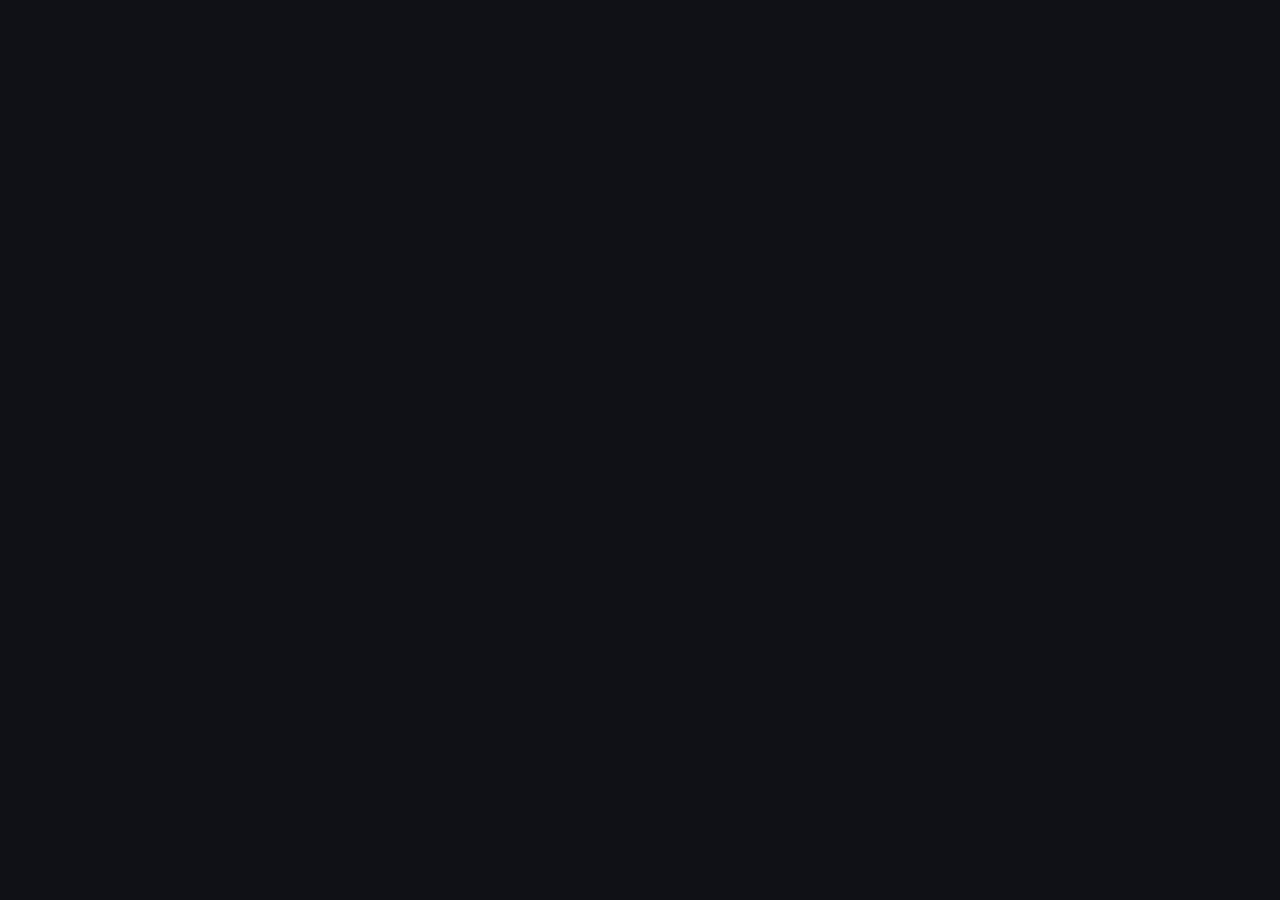
==== commit 1ea10265: "culture.html" ====
--- a/pages/culture.html
+++ b/pages/culture.html
@@ -50,7 +50,12 @@
     position: sticky; top: 0; z-index: 100;
     box-shadow: var(--shadow);
   }
-  .logo { display: flex; align-items: center; }
+  .logo { 
+  display: flex; 
+  align-items: center; 
+  flex-shrink: 0;
+  overflow: visible;
+}
   .logo span { color: var(--accent2); }
   .topbar-right { display: flex; gap: 10px; align-items: center; }
   .btn-toggle {
@@ -267,13 +272,18 @@
     .fam-btn.active{background:var(--primary);color:#fff;border-color:var(--primary);}
     .fam-btn:hover:not(.active){background:var(--primary-20,rgba(74,222,128,.15));border-color:var(--primary);}
     
-    .logo-img { height: 144px; width: auto; max-width: 280px; display: block; object-fit: contain; }
-  </style>
-</head>
-<body data-theme="dark">
+    .logo-img { 
+  height: 144px; 
+  width: auto; 
+  max-width: 320px; 
+  display: block; 
+  object-fit: contain;
+  image-rendering: -webkit-optimize-contrast;
+  image-rendering: crisp-edges;
+}
 
 <header class="topbar">
-  <div class="logo"><img src="logo.png" alt="OrAgri" class="logo-img" onerror="this.style.display='none';this.nextElementSibling.style.display='block'"><span class="logo-fallback" style="display:none">Or<span>Agri</span></span></div>
+  <div class="logo"><img src="logo.webp" alt="OrAgri" class="logo-img" onerror="this.style.display='none';this.nextElementSibling.style.display='block'"><span class="logo-fallback" style="display:none">Or<span>Agri</span></span></div>
   <div class="topbar-right">
     <button class="btn-toggle" id="btnLang" onclick="toggleLang()">عربية</button>
     <button class="btn-toggle" id="btnTheme" onclick="toggleTheme()">☀️</button>
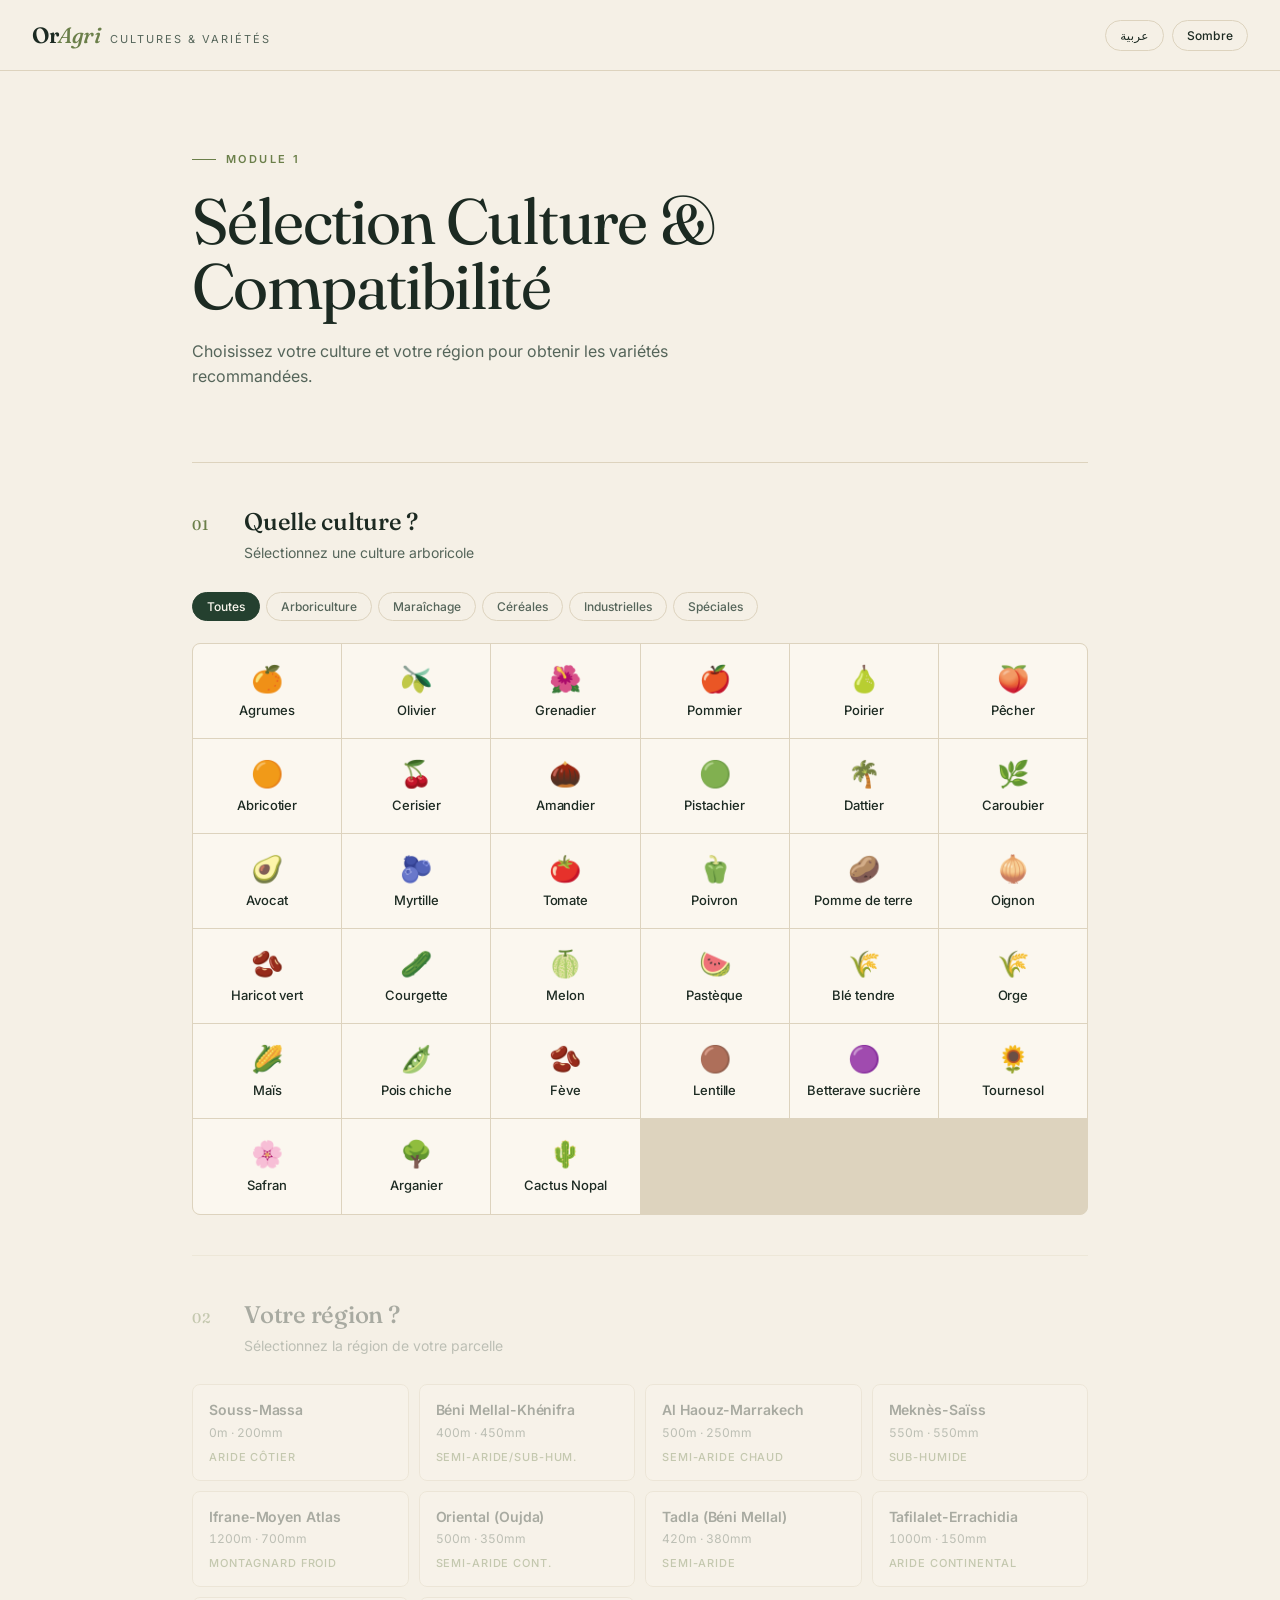
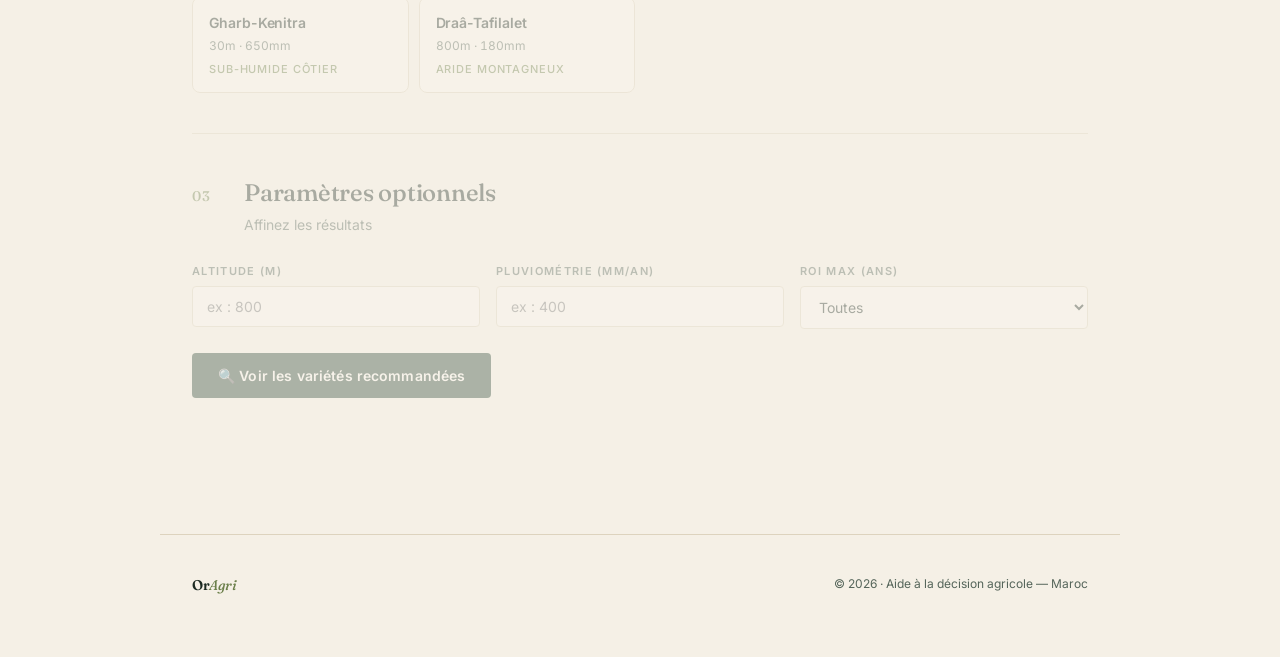
==== commit 1ea11d32: "Add files via upload" ====
--- a/pages/culture.html
+++ b/pages/culture.html
@@ -3,355 +3,383 @@
 <head>
 <meta charset="UTF-8">
 <meta name="viewport" content="width=device-width, initial-scale=1.0">
-<title>OrAgri — Module 1 : Sélection Culture</title>
+<title>OrAgri — Sélection Culture</title>
+<link rel="preconnect" href="https://fonts.googleapis.com">
+<link rel="preconnect" href="https://fonts.gstatic.com" crossorigin>
+<link href="https://fonts.googleapis.com/css2?family=Fraunces:opsz,wght@9..144,400;9..144,500;9..144,600;9..144,700&family=Inter:wght@400;500;600;700&family=Noto+Kufi+Arabic:wght@400;500;600;700&display=swap" rel="stylesheet">
 <style>
   :root {
-    --bg: #0f1117;
-    --surface: #1a1d27;
-    --surface2: #22263a;
-    --border: #2e3350;
-    --accent: #4ade80;
-    --accent2: #38bdf8;
-    --warn: #fbbf24;
-    --danger: #f87171;
-    --text: #e2e8f0;
-    --text2: #94a3b8;
-    --radius: 12px;
-    --radius-sm: 8px;
-    --shadow: 0 4px 24px rgba(0,0,0,0.4);
-  }
-  [data-theme="light"] {
-    --bg: #f1f5f9;
-    --surface: #ffffff;
-    --surface2: #f8fafc;
-    --border: #e2e8f0;
-    --text: #0f172a;
-    --text2: #64748b;
-    --shadow: 0 4px 24px rgba(0,0,0,0.08);
+    --bg: #F5F0E6;
+    --surface: #FBF7EF;
+    --surface2: #EFE8DB;
+    --ink: #1C2A22;
+    --ink-2: #55655A;
+    --line: #DDD3BE;
+    --line-strong: #C7B99A;
+    --forest: #24402F;
+    --forest-hover: #2E5340;
+    --olive: #6B7F4A;
+    --terracotta: #B45A3C;
+    --amber: #B58412;
+    --danger: #A03A2A;
+    --radius: 4px;
+    --radius-lg: 8px;
+  }
+  [data-theme="dark"] {
+    --bg: #12160F;
+    --surface: #1A1F17;
+    --surface2: #232A20;
+    --ink: #ECE4D2;
+    --ink-2: #9BA394;
+    --line: #2E3529;
+    --line-strong: #3F4838;
+    --forest: #C8DBB6;
+    --forest-hover: #B0C79A;
+    --olive: #A9BE7C;
+    --terracotta: #E08B6E;
+    --amber: #E1B657;
+    --danger: #E2705C;
   }
   * { box-sizing: border-box; margin: 0; padding: 0; }
+  html, body { background: var(--bg); color: var(--ink); }
   body {
+    font-family: 'Inter', system-ui, -apple-system, sans-serif;
+    font-size: 15px;
+    line-height: 1.55;
+    min-height: 100vh;
+    -webkit-font-smoothing: antialiased;
+    text-rendering: optimizeLegibility;
+    transition: background .3s, color .3s;
+  }
+  body[dir="rtl"] { font-family: 'Noto Kufi Arabic', 'Inter', system-ui, sans-serif; }
+  .serif { font-family: 'Fraunces', 'Times New Roman', serif; font-optical-sizing: auto; letter-spacing: -0.01em; }
+
+  /* Topbar */
+  .topbar {
+    display: flex; align-items: center; justify-content: space-between;
+    padding: 18px 32px;
+    border-bottom: 1px solid var(--line);
     background: var(--bg);
-    color: var(--text);
-    font-family: 'Segoe UI', system-ui, sans-serif;
-    font-size: 15px;
-    min-height: 100vh;
-    transition: background 0.3s, color 0.3s;
-  }
-  body[dir="rtl"] { font-family: 'Segoe UI', 'Noto Sans Arabic', system-ui, sans-serif; }
-
-  .topbar {
-    display: flex;
-    align-items: center;
-    justify-content: space-between;
-    padding: 6px 20px;
-    background: var(--surface);
-    border-bottom: 1px solid var(--border);
     position: sticky; top: 0; z-index: 100;
-    box-shadow: var(--shadow);
-  }
-  .logo { 
-  display: flex; 
-  align-items: center; 
-  flex-shrink: 0;
-  overflow: visible;
-}
-  .logo span { color: var(--accent2); }
-  .topbar-right { display: flex; gap: 10px; align-items: center; }
-  .btn-toggle {
-    background: var(--surface2);
-    border: 1px solid var(--border);
-    color: var(--text);
+    backdrop-filter: saturate(1.1);
+  }
+  .brand { display: flex; align-items: baseline; gap: 10px; }
+  .brand-mark {
+    font-family: 'Fraunces', serif; font-weight: 600; font-size: 22px;
+    letter-spacing: -0.02em; color: var(--ink);
+  }
+  .brand-mark em { font-style: italic; color: var(--olive); font-weight: 500; }
+  .brand-sub { font-size: 11px; color: var(--ink-2); text-transform: uppercase; letter-spacing: 0.18em; }
+  .top-actions { display: flex; gap: 8px; align-items: center; }
+  .icon-btn {
+    background: transparent; border: 1px solid var(--line);
+    color: var(--ink); padding: 7px 14px;
+    border-radius: 999px; cursor: pointer;
+    font-size: 12px; font-weight: 500; letter-spacing: 0.02em;
+    font-family: inherit;
+    transition: all .18s;
+  }
+  .icon-btn:hover { border-color: var(--ink); background: var(--surface); }
+
+  /* Hero */
+  .hero { padding: 72px 32px 40px; max-width: 960px; margin: 0 auto; }
+  .eyebrow {
+    font-size: 11px; text-transform: uppercase; letter-spacing: 0.22em;
+    color: var(--olive); font-weight: 600; margin-bottom: 20px;
+    display: inline-flex; align-items: center; gap: 10px;
+  }
+  .eyebrow::before {
+    content: ""; width: 24px; height: 1px; background: var(--olive);
+  }
+  .hero h1 {
+    font-family: 'Fraunces', serif; font-weight: 400;
+    font-size: clamp(36px, 6vw, 64px);
+    line-height: 1.02; letter-spacing: -0.025em;
+    color: var(--ink);
+    max-width: 720px;
+  }
+  .hero h1 em { font-style: italic; color: var(--olive); font-weight: 400; }
+  .hero p {
+    margin-top: 20px; max-width: 560px;
+    color: var(--ink-2); font-size: 16px; line-height: 1.6;
+  }
+
+  /* Main layout */
+  .main { max-width: 960px; margin: 0 auto; padding: 32px 32px 96px; }
+
+  /* Step block */
+  .step { border-top: 1px solid var(--line); padding: 40px 0; }
+  .step[data-locked="true"] { opacity: 0.35; pointer-events: none; }
+  .step-header {
+    display: flex; align-items: baseline; gap: 20px;
+    margin-bottom: 28px;
+  }
+  .step-index {
+    font-family: 'Fraunces', serif; font-weight: 500;
+    font-size: 14px; color: var(--olive);
+    letter-spacing: 0.08em; min-width: 32px;
+  }
+  .step-index.done::after { content: " ✓"; color: var(--forest); }
+  .step-title { font-family: 'Fraunces', serif; font-weight: 500; font-size: 24px; letter-spacing: -0.01em; }
+  .step-sub { color: var(--ink-2); font-size: 14px; margin-top: 2px; }
+
+  /* Family filters */
+  .fam-filters { display: flex; flex-wrap: wrap; gap: 6px; margin-bottom: 22px; }
+  .fam-btn {
     padding: 6px 14px;
-    border-radius: 20px;
-    cursor: pointer;
-    font-size: 13px;
-    font-weight: 600;
-    transition: all 0.2s;
-  }
-  .btn-toggle:hover { background: var(--border); }
-  .btn-toggle.active { background: var(--accent); color: #0f1117; border-color: var(--accent); }
-
-  .hero { padding: 32px 20px 20px; text-align: center; }
-  .hero h1 { font-size: clamp(22px,5vw,32px); font-weight: 800; margin-bottom: 8px; }
-  .hero p { color: var(--text2); font-size: 14px; max-width: 500px; margin: 0 auto; }
-  .module-badge {
-    display: inline-flex; align-items: center; gap: 6px;
-    background: var(--surface2);
-    border: 1px solid var(--border);
-    border-radius: 20px;
-    padding: 4px 12px;
-    font-size: 12px;
-    color: var(--accent);
-    font-weight: 600;
-    margin-bottom: 14px;
-  }
-
-  .main { padding: 0 16px 40px; max-width: 860px; margin: 0 auto; }
-
-  .step-card {
-    background: var(--surface);
-    border: 1px solid var(--border);
-    border-radius: var(--radius);
-    padding: 20px;
-    margin-bottom: 16px;
-    box-shadow: var(--shadow);
-  }
-  .step-header { display: flex; align-items: center; gap: 10px; margin-bottom: 16px; }
-  .step-num {
-    width: 28px; height: 28px;
-    border-radius: 50%;
-    background: var(--accent);
-    color: #0f1117;
-    font-weight: 800; font-size: 13px;
-    display: flex; align-items: center; justify-content: center;
-    flex-shrink: 0;
-  }
-  .step-num.done { background: var(--accent2); }
-  .step-title { font-weight: 700; font-size: 16px; }
-  .step-sub { font-size: 12px; color: var(--text2); margin-top: 1px; }
-
+    border: 1px solid var(--line);
+    background: transparent;
+    color: var(--ink-2);
+    border-radius: 999px;
+    font-size: 12px; font-weight: 500;
+    cursor: pointer; font-family: inherit;
+    transition: all .18s;
+  }
+  .fam-btn:hover { color: var(--ink); border-color: var(--line-strong); }
+  .fam-btn.active { background: var(--forest); border-color: var(--forest); color: var(--surface); }
+
+  /* Culture grid */
   .culture-grid {
     display: grid;
-    grid-template-columns: repeat(auto-fill, minmax(130px,1fr));
-    gap: 10px;
+    grid-template-columns: repeat(auto-fill, minmax(140px, 1fr));
+    gap: 1px;
+    background: var(--line);
+    border: 1px solid var(--line);
+    border-radius: var(--radius-lg);
+    overflow: hidden;
   }
   .culture-btn {
-    background: var(--surface2);
-    border: 2px solid var(--border);
-    border-radius: var(--radius-sm);
-    padding: 14px 10px;
+    background: var(--surface);
+    padding: 22px 12px 18px;
     text-align: center;
     cursor: pointer;
-    transition: all 0.2s;
-    color: var(--text);
-  }
-  .culture-btn:hover { border-color: var(--accent2); background: var(--surface); }
-  .culture-btn.selected { border-color: var(--accent); background: rgba(74,222,128,0.08); }
-  .culture-btn .icon { font-size: 28px; margin-bottom: 6px; }
-  .culture-btn .name { font-size: 12px; font-weight: 700; }
-
+    transition: background .15s;
+    border: none; color: var(--ink); font-family: inherit;
+  }
+  .culture-btn:hover { background: var(--surface2); }
+  .culture-btn.selected { background: var(--forest); color: var(--surface); }
+  .culture-btn .icon { font-size: 26px; line-height: 1; margin-bottom: 8px; display: block; filter: grayscale(0.15); }
+  .culture-btn.selected .icon { filter: none; }
+  .culture-btn .name { font-size: 13px; font-weight: 500; letter-spacing: -0.005em; }
+
+  /* Region grid */
   .region-grid {
     display: grid;
-    grid-template-columns: repeat(auto-fill, minmax(150px,1fr));
-    gap: 8px;
+    grid-template-columns: repeat(auto-fill, minmax(200px, 1fr));
+    gap: 10px;
   }
   .region-btn {
-    background: var(--surface2);
-    border: 2px solid var(--border);
-    border-radius: var(--radius-sm);
-    padding: 10px 12px;
+    background: var(--surface);
+    border: 1px solid var(--line);
+    border-radius: var(--radius-lg);
+    padding: 14px 16px;
     cursor: pointer;
-    transition: all 0.2s;
-    color: var(--text);
+    transition: all .18s;
+    color: var(--ink);
     text-align: start;
-  }
-  .region-btn:hover { border-color: var(--accent2); }
-  .region-btn.selected { border-color: var(--accent2); background: rgba(56,189,248,0.08); }
-  .region-btn .r-name { font-size: 13px; font-weight: 700; }
-  .region-btn .r-alt { font-size: 11px; color: var(--text2); }
-  .region-btn .r-clim { font-size: 10px; color: var(--accent); margin-top: 2px; }
-
-  #results { display: none; }
+    font-family: inherit;
+  }
+  .region-btn:hover { border-color: var(--line-strong); }
+  .region-btn.selected { border-color: var(--forest); background: var(--surface2); }
+  .region-btn .r-name { font-size: 14px; font-weight: 600; letter-spacing: -0.005em; }
+  .region-btn .r-alt { font-size: 12px; color: var(--ink-2); margin-top: 3px; font-variant-numeric: tabular-nums; }
+  .region-btn .r-clim { font-size: 11px; color: var(--olive); margin-top: 6px; text-transform: uppercase; letter-spacing: 0.08em; font-weight: 500; }
+
+  /* Optional inputs */
+  .field-row { display: grid; grid-template-columns: repeat(auto-fit, minmax(180px, 1fr)); gap: 16px; margin-bottom: 24px; }
+  .field { display: flex; flex-direction: column; gap: 6px; }
+  .field label { font-size: 11px; text-transform: uppercase; letter-spacing: 0.12em; color: var(--ink-2); font-weight: 600; }
+  .field input, .field select {
+    background: var(--surface);
+    border: 1px solid var(--line);
+    color: var(--ink);
+    padding: 11px 14px;
+    border-radius: var(--radius);
+    font-size: 14px; font-family: inherit;
+    transition: border-color .18s;
+  }
+  .field input:focus, .field select:focus { outline: none; border-color: var(--forest); }
+
+  .btn-primary {
+    background: var(--forest); color: var(--surface);
+    border: none;
+    padding: 14px 26px;
+    border-radius: var(--radius);
+    font-size: 14px; font-weight: 600; letter-spacing: 0.01em;
+    cursor: pointer; font-family: inherit;
+    transition: background .18s;
+  }
+  .btn-primary:hover { background: var(--forest-hover); }
+  .btn-ghost {
+    background: transparent; color: var(--ink-2);
+    border: 1px solid var(--line);
+    padding: 10px 18px;
+    border-radius: var(--radius);
+    font-size: 13px; cursor: pointer; font-family: inherit;
+    transition: all .18s;
+  }
+  .btn-ghost:hover { color: var(--ink); border-color: var(--ink); }
+
+  /* Loader */
+  .loader { display: none; padding: 48px 0; text-align: center; color: var(--ink-2); }
+  .spinner {
+    width: 20px; height: 20px; margin: 0 auto 14px;
+    border: 2px solid var(--line);
+    border-top-color: var(--forest);
+    border-radius: 50%;
+    animation: spin .8s linear infinite;
+  }
+  @keyframes spin { to { transform: rotate(360deg); } }
+
+  /* Results */
+  #results { display: none; padding-top: 40px; border-top: 1px solid var(--line); }
   .results-header {
-    display: flex; align-items: center; justify-content: space-between;
-    margin-bottom: 14px; flex-wrap: wrap; gap: 8px;
-  }
-  .results-title { font-size: 18px; font-weight: 800; }
-  .results-count {
-    background: var(--accent);
-    color: #0f1117;
-    padding: 3px 10px;
-    border-radius: 20px;
-    font-size: 12px;
-    font-weight: 700;
-  }
+    display: flex; align-items: baseline; justify-content: space-between;
+    gap: 16px; margin-bottom: 28px; flex-wrap: wrap;
+  }
+  .results-title { font-family: 'Fraunces', serif; font-weight: 500; font-size: 28px; letter-spacing: -0.015em; }
+  .results-count { color: var(--ink-2); font-size: 14px; font-variant-numeric: tabular-nums; }
+
   .variety-card {
     background: var(--surface);
-    border: 1px solid var(--border);
-    border-radius: var(--radius);
-    padding: 16px;
+    border: 1px solid var(--line);
+    border-radius: var(--radius-lg);
+    padding: 24px 26px;
     margin-bottom: 12px;
-    box-shadow: var(--shadow);
     cursor: pointer;
-    transition: border-color 0.2s;
-  }
-  .variety-card:hover { border-color: var(--accent2); }
-  .variety-card.expanded { border-color: var(--accent); }
-  .vc-head { display: flex; align-items: flex-start; justify-content: space-between; gap: 10px; }
-  .vc-name { font-size: 16px; font-weight: 800; }
-  .vc-ar { font-size: 13px; color: var(--text2); margin-top: 2px; }
-  .vc-tags { display: flex; flex-wrap: wrap; gap: 5px; margin-top: 8px; }
+    transition: border-color .18s;
+  }
+  .variety-card:hover { border-color: var(--line-strong); }
+  .variety-card.expanded { border-color: var(--forest); }
+  .vc-head { display: flex; align-items: flex-start; justify-content: space-between; gap: 20px; }
+  .vc-name { font-family: 'Fraunces', serif; font-size: 22px; font-weight: 500; letter-spacing: -0.01em; }
+  .vc-ar { font-size: 13px; color: var(--ink-2); margin-top: 2px; }
+  .vc-tags { display: flex; flex-wrap: wrap; gap: 6px; margin-top: 14px; }
   .tag {
-    display: inline-flex; align-items: center; gap: 4px;
-    padding: 3px 9px; border-radius: 20px;
-    font-size: 11px; font-weight: 600;
-  }
-  .tag-green { background: rgba(74,222,128,0.15); color: var(--accent); border: 1px solid rgba(74,222,128,0.3); }
-  .tag-blue  { background: rgba(56,189,248,0.15); color: var(--accent2); border: 1px solid rgba(56,189,248,0.3); }
-  .tag-warn  { background: rgba(251,191,36,0.15);  color: var(--warn);   border: 1px solid rgba(251,191,36,0.3); }
-  .tag-danger{ background: rgba(248,113,113,0.15); color: var(--danger); border: 1px solid rgba(248,113,113,0.3); }
-
-  .vc-roi { font-size: 20px; font-weight: 900; color: var(--accent); white-space: nowrap; }
-  .vc-roi-label { font-size: 10px; color: var(--text2); text-align: end; }
+    display: inline-flex; align-items: center; gap: 5px;
+    padding: 4px 10px; border-radius: 999px;
+    font-size: 11px; font-weight: 500;
+    border: 1px solid transparent;
+    font-variant-numeric: tabular-nums;
+  }
+  .tag-green { color: var(--forest); background: color-mix(in oklab, var(--forest) 10%, transparent); border-color: color-mix(in oklab, var(--forest) 18%, transparent); }
+  .tag-blue  { color: var(--olive); background: color-mix(in oklab, var(--olive) 12%, transparent); border-color: color-mix(in oklab, var(--olive) 20%, transparent); }
+  .tag-warn  { color: var(--amber); background: color-mix(in oklab, var(--amber) 12%, transparent); border-color: color-mix(in oklab, var(--amber) 20%, transparent); }
+  .tag-danger{ color: var(--danger); background: color-mix(in oklab, var(--danger) 10%, transparent); border-color: color-mix(in oklab, var(--danger) 18%, transparent); }
+
+  .vc-roi { font-family: 'Fraunces', serif; font-size: 32px; font-weight: 500; color: var(--forest); white-space: nowrap; line-height: 1; }
+  .vc-roi-label { font-size: 10px; color: var(--ink-2); text-align: end; text-transform: uppercase; letter-spacing: 0.15em; margin-top: 6px; }
+
+  .compat-bar-wrap { margin-top: 20px; }
+  .compat-bar { height: 3px; background: var(--line); border-radius: 2px; overflow: hidden; margin-top: 6px; }
+  .compat-fill { height: 100%; border-radius: 2px; transition: width .8s cubic-bezier(.2,.7,.2,1); }
+  .compat-meta { display: flex; justify-content: space-between; align-items: center; font-size: 11px; }
+  .compat-meta .lbl { color: var(--ink-2); text-transform: uppercase; letter-spacing: 0.12em; font-weight: 500; }
+  .compat-meta .val { font-weight: 600; font-variant-numeric: tabular-nums; }
 
   .vc-detail {
-    display: none;
-    margin-top: 14px;
-    padding-top: 14px;
-    border-top: 1px solid var(--border);
+    display: none; margin-top: 24px; padding-top: 24px;
+    border-top: 1px solid var(--line);
   }
   .variety-card.expanded .vc-detail { display: block; }
-  .detail-grid {
-    display: grid;
-    grid-template-columns: 1fr 1fr;
-    gap: 8px;
-  }
-  @media(min-width:600px){ .detail-grid { grid-template-columns: repeat(3,1fr); } }
-  .dg-item { background: var(--surface2); border-radius: var(--radius-sm); padding: 10px; }
-  .dg-label { font-size: 10px; color: var(--text2); margin-bottom: 3px; text-transform: uppercase; letter-spacing: 0.5px; }
-  .dg-value { font-size: 14px; font-weight: 700; }
-  .dg-value.green { color: var(--accent); }
-  .dg-value.blue  { color: var(--accent2); }
-  .section-label { font-size: 11px; font-weight: 700; color: var(--text2); text-transform: uppercase; letter-spacing: 0.8px; margin: 14px 0 6px; }
-
-  .compat-bar-wrap { margin-top: 6px; }
-  .compat-bar {
-    height: 6px; border-radius: 3px;
-    background: var(--border);
-    overflow: hidden;
-    margin-top: 4px;
-  }
-  .compat-fill {
-    height: 100%; border-radius: 3px;
-    transition: width 0.6s ease;
-  }
-
-  .empty { text-align: center; padding: 40px 20px; color: var(--text2); }
-  .empty .icon { font-size: 48px; margin-bottom: 10px; }
-
-  .loader { display: none; text-align: center; padding: 30px; color: var(--text2); }
-  .spinner {
-    width: 32px; height: 32px;
-    border: 3px solid var(--border);
-    border-top-color: var(--accent);
-    border-radius: 50%;
-    animation: spin 0.8s linear infinite;
-    margin: 0 auto 10px;
-  }
-  @keyframes spin { to { transform: rotate(360deg); } }
-
-  .btn-primary {
-    background: var(--accent);
-    color: #0f1117;
-    border: none;
-    padding: 12px 24px;
-    border-radius: var(--radius-sm);
-    font-size: 15px;
-    font-weight: 800;
-    cursor: pointer;
-    width: 100%;
-    transition: opacity 0.2s;
-    margin-top: 8px;
-  }
-  .btn-primary:hover { opacity: 0.85; }
-  .btn-reset {
-    background: transparent;
-    color: var(--text2);
-    border: 1px solid var(--border);
-    padding: 8px 18px;
-    border-radius: var(--radius-sm);
-    font-size: 13px;
-    cursor: pointer;
-    transition: all 0.2s;
-  }
-  .btn-reset:hover { border-color: var(--danger); color: var(--danger); }
-
-    .fam-filters{display:flex;flex-wrap:wrap;gap:8px;margin-bottom:14px;}
-    .fam-btn{padding:6px 14px;border-radius:20px;border:1.5px solid var(--border);background:transparent;color:var(--text);cursor:pointer;font-size:.8rem;transition:all .2s;}
-    .fam-btn.active{background:var(--primary);color:#fff;border-color:var(--primary);}
-    .fam-btn:hover:not(.active){background:var(--primary-20,rgba(74,222,128,.15));border-color:var(--primary);}
-    
-    .logo-img { 
-  height: 144px; 
-  width: auto; 
-  max-width: 320px; 
-  display: block; 
-  object-fit: contain;
-  image-rendering: -webkit-optimize-contrast;
-  image-rendering: crisp-edges;
-}
+  .detail-grid { display: grid; grid-template-columns: repeat(auto-fill, minmax(140px, 1fr)); gap: 1px; background: var(--line); border: 1px solid var(--line); border-radius: var(--radius-lg); overflow: hidden; }
+  .dg-item { background: var(--surface); padding: 14px 16px; }
+  .dg-label { font-size: 10px; color: var(--ink-2); text-transform: uppercase; letter-spacing: 0.14em; font-weight: 600; margin-bottom: 6px; }
+  .dg-value { font-size: 15px; font-weight: 500; font-variant-numeric: tabular-nums; }
+  .dg-value.green { color: var(--forest); }
+  .dg-value.blue { color: var(--olive); }
+
+  .section-label { font-size: 11px; font-weight: 600; color: var(--ink-2); text-transform: uppercase; letter-spacing: 0.16em; margin: 24px 0 8px; }
+  .detail-text { font-size: 14px; color: var(--ink); line-height: 1.6; }
+  .detail-text.muted { color: var(--ink-2); font-style: italic; }
+
+  .empty { text-align: center; padding: 64px 20px; color: var(--ink-2); }
+  .empty .serif { font-size: 24px; margin-bottom: 8px; color: var(--ink); }
+
+  footer { max-width: 960px; margin: 0 auto; padding: 40px 32px 60px; border-top: 1px solid var(--line); color: var(--ink-2); font-size: 12px; display: flex; justify-content: space-between; flex-wrap: wrap; gap: 12px; }
+  footer .brand-mark { font-size: 14px; }
+
+  @media (max-width: 640px) {
+    .topbar { padding: 14px 20px; }
+    .hero { padding: 40px 20px 24px; }
+    .main { padding: 24px 20px 64px; }
+    footer { padding: 24px 20px 40px; }
+  }
+</style>
+</head>
+<body data-theme="light">
 
 <header class="topbar">
-  <div class="logo"><img src="logo.webp" alt="OrAgri" class="logo-img" onerror="this.style.display='none';this.nextElementSibling.style.display='block'"><span class="logo-fallback" style="display:none">Or<span>Agri</span></span></div>
-  <div class="topbar-right">
-    <button class="btn-toggle" id="btnLang" onclick="toggleLang()">عربية</button>
-    <button class="btn-toggle" id="btnTheme" onclick="toggleTheme()">☀️</button>
+  <div class="brand">
+    <span class="brand-mark serif">Or<em>Agri</em></span>
+    <span class="brand-sub" data-i="brand_sub">Cultures &amp; variétés</span>
+  </div>
+  <div class="top-actions">
+    <button class="icon-btn" id="btnLang" onclick="toggleLang()">عربية</button>
+    <button class="icon-btn" id="btnTheme" onclick="toggleTheme()">Clair</button>
   </div>
 </header>
 
-<div class="hero">
-  <div class="module-badge">🌱 <span data-i="mod1_badge">Module 1</span></div>
-  <h1 data-i="hero_title">Sélection Culture &amp; Compatibilité</h1>
-  <p data-i="hero_sub">Choisissez votre culture et votre région pour obtenir les variétés recommandées pour votre ferme.</p>
-</div>
+<section class="hero">
+  <div class="eyebrow" data-i="mod1_badge">Module 01 — Sélection Culture</div>
+  <h1 class="serif" data-i="hero_title">Trouvez la <em>variété</em> juste, pour votre terre.</h1>
+  <p data-i="hero_sub">Choisissez une culture et votre région pour découvrir les variétés adaptées à votre parcelle, avec compatibilité, rendement et rentabilité estimés.</p>
+</section>
 
 <main class="main">
 
-  <div class="step-card" id="step1">
+  <div class="step" id="step1">
     <div class="step-header">
-      <div class="step-num" id="s1num">1</div>
+      <div class="step-index" id="s1num">01</div>
       <div>
-        <div class="step-title" data-i="s1_title">Quelle culture ?</div>
-        <div class="step-sub" data-i="s1_sub">Sélectionnez une culture arboricole</div>
+        <div class="step-title serif" data-i="s1_title">Choisir une culture</div>
+        <div class="step-sub" data-i="s1_sub">Filtrez par famille, puis sélectionnez.</div>
       </div>
     </div>
+    <div class="fam-filters" id="famFilters"></div>
     <div class="culture-grid" id="cultureGrid"></div>
   </div>
 
-  <div class="step-card" id="step2" style="opacity:0.4;pointer-events:none">
+  <div class="step" id="step2" data-locked="true">
     <div class="step-header">
-      <div class="step-num" id="s2num">2</div>
+      <div class="step-index" id="s2num">02</div>
       <div>
-        <div class="step-title" data-i="s2_title">Votre région ?</div>
-        <div class="step-sub" data-i="s2_sub">Sélectionnez la région de votre parcelle</div>
+        <div class="step-title serif" data-i="s2_title">Sélectionner la région</div>
+        <div class="step-sub" data-i="s2_sub">Nous évaluons la compatibilité climatique.</div>
       </div>
     </div>
     <div class="region-grid" id="regionGrid"></div>
   </div>
 
-  <div class="step-card" id="step3" style="opacity:0.4;pointer-events:none">
+  <div class="step" id="step3" data-locked="true">
     <div class="step-header">
-      <div class="step-num" id="s3num">3</div>
+      <div class="step-index" id="s3num">03</div>
       <div>
-        <div class="step-title" data-i="s3_title">Paramètres optionnels</div>
-        <div class="step-sub" data-i="s3_sub">Affinez les résultats</div>
+        <div class="step-title serif" data-i="s3_title">Affiner les critères</div>
+        <div class="step-sub" data-i="s3_sub">Optionnel — précisez si vous connaissez vos valeurs.</div>
       </div>
     </div>
-    <div style="display:flex;gap:10px;flex-wrap:wrap;margin-bottom:10px">
-      <label style="display:flex;flex-direction:column;gap:4px;flex:1;min-width:130px">
-        <span style="font-size:12px;color:var(--text2)" data-i="f_alt">Altitude (m)</span>
-        <input id="fAlt" type="number" min="0" max="2500" placeholder="ex: 800"
-          style="background:var(--surface2);border:1px solid var(--border);color:var(--text);padding:8px 10px;border-radius:var(--radius-sm);font-size:14px;">
-      </label>
-      <label style="display:flex;flex-direction:column;gap:4px;flex:1;min-width:130px">
-        <span style="font-size:12px;color:var(--text2)" data-i="f_pluv">Pluviométrie (mm/an)</span>
-        <input id="fPluv" type="number" min="0" max="2000" placeholder="ex: 400"
-          style="background:var(--surface2);border:1px solid var(--border);color:var(--text);padding:8px 10px;border-radius:var(--radius-sm);font-size:14px;">
-      </label>
-      <label style="display:flex;flex-direction:column;gap:4px;flex:1;min-width:130px">
-        <span style="font-size:12px;color:var(--text2)" data-i="f_roi">ROI max (ans)</span>
-        <select id="fROI"
-          style="background:var(--surface2);border:1px solid var(--border);color:var(--text);padding:8px 10px;border-radius:var(--radius-sm);font-size:14px;">
-          <option value="">—</option>
+    <div class="field-row">
+      <div class="field">
+        <label data-i="f_alt">Altitude (m)</label>
+        <input id="fAlt" type="number" min="0" max="2500" placeholder="ex : 800">
+      </div>
+      <div class="field">
+        <label data-i="f_pluv">Pluviométrie (mm/an)</label>
+        <input id="fPluv" type="number" min="0" max="2000" placeholder="ex : 400">
+      </div>
+      <div class="field">
+        <label data-i="f_roi">ROI max (années)</label>
+        <select id="fROI">
+          <option value="">Toutes</option>
           <option value="2">≤ 2 ans</option>
           <option value="3">≤ 3 ans</option>
           <option value="4">≤ 4 ans</option>
           <option value="5">≤ 5 ans</option>
         </select>
-      </label>
+      </div>
     </div>
-    <button class="btn-primary" id="btnSearch" onclick="runSearch()" data-i="btn_search">🔍 Voir les variétés recommandées</button>
+    <button class="btn-primary" id="btnSearch" onclick="runSearch()" data-i="btn_search">Voir les variétés recommandées →</button>
   </div>
 
   <div class="loader" id="loader">
@@ -361,16 +389,21 @@
 
   <div id="results">
     <div class="results-header">
-      <div class="results-title" data-i="res_title">Variétés recommandées</div>
-      <div style="display:flex;gap:8px;align-items:center">
-        <span class="results-count" id="resCount">0</span>
-        <button class="btn-reset" onclick="resetAll()" data-i="btn_reset">↩ Recommencer</button>
+      <div>
+        <div class="results-title serif" data-i="res_title">Variétés recommandées</div>
+        <div class="results-count"><span id="resCount">0</span> <span data-i="res_count_lbl">résultats</span></div>
       </div>
+      <button class="btn-ghost" onclick="resetAll()" data-i="btn_reset">↺ Recommencer</button>
     </div>
     <div id="resultsList"></div>
   </div>
 
 </main>
+
+<footer>
+  <div class="brand-mark serif">Or<em style="color:var(--olive);font-weight:500">Agri</em></div>
+  <div>© 2026 · <span data-i="footer_note">Aide à la décision agricole — Maroc</span></div>
+</footer>
 
 <script>
 const i18n = {
@@ -443,6 +476,7 @@
   localStorage.setItem('orAgriTheme', theme);
   document.getElementById('btnTheme').textContent = theme==='dark' ? '☀️' : '🌙';
 }
+
 
 const CULTURES = [
   /* ── ARBORICULTURE ─────────────────────────────────────────── */
@@ -645,7 +679,6 @@
   {v:'Larnaka',ar:'لارناكا',c:'Pistachier',roi:10,rdt:'4-7 t/ha',ca:240000,eau:0,n:0,altMin:100,altMax:700,pluvMin:0,hf:0,gel:'Excellente',sec:'Excellente',prix:'40-80',pep:'SONACOS',ori:'Chypre',rav:'Tétranyque',mal:'Phytophthora',trt:'Drainage',sol:'Calcaires',notes:'Précoce, bonne productivité'  },
   {v:'Sirora',ar:'سيورا',c:'Pistachier',roi:10,rdt:'4-7 t/ha',ca:260000,eau:0,n:0,altMin:100,altMax:700,pluvMin:0,hf:0,gel:'Excellente',sec:'Bonne',prix:'45-85',pep:'Import Australie/Maroc',ori:'Australie',rav:'Pucerons',mal:'Alternaria',trt:'Standard',sol:'Tous drainés',notes:'Précoce vigoureuse, bonne taille'  }
 ];
-
 let selCulture = null;
 let selRegion = null;
 
@@ -869,5 +902,34 @@
 renderCultures();
 renderRegions();
 </script>
+<script>
+  // Extend i18n with new UI keys
+  Object.assign(i18n.fr, {
+    brand_sub: "Cultures & variétés",
+    res_count_lbl: "résultats",
+    footer_note: "Aide à la décision agricole — Maroc"
+  });
+  Object.assign(i18n.ar, {
+    brand_sub: "المحاصيل والأصناف",
+    res_count_lbl: "نتائج",
+    footer_note: "دعم القرار الفلاحي — المغرب"
+  });
+  // Theme button label refresh
+  function _updateThemeLabel(){
+    var b = document.getElementById('btnTheme');
+    if(!b) return;
+    b.textContent = (document.body.dataset.theme==='dark') ? (lang==='ar'?'فاتح':'Clair') : (lang==='ar'?'داكن':'Sombre');
+  }
+  var _origToggleTheme = toggleTheme;
+  toggleTheme = function(){ _origToggleTheme(); _updateThemeLabel(); };
+  var _origApplyLang = applyLang;
+  applyLang = function(){ _origApplyLang(); _updateThemeLabel(); };
+  // Default theme = light unless user has chosen
+  if(!localStorage.getItem('orAgriTheme')){
+    document.body.dataset.theme = 'light';
+  }
+  renderFamFilters();
+  applyLang();
+</script>
 </body>
 </html>
